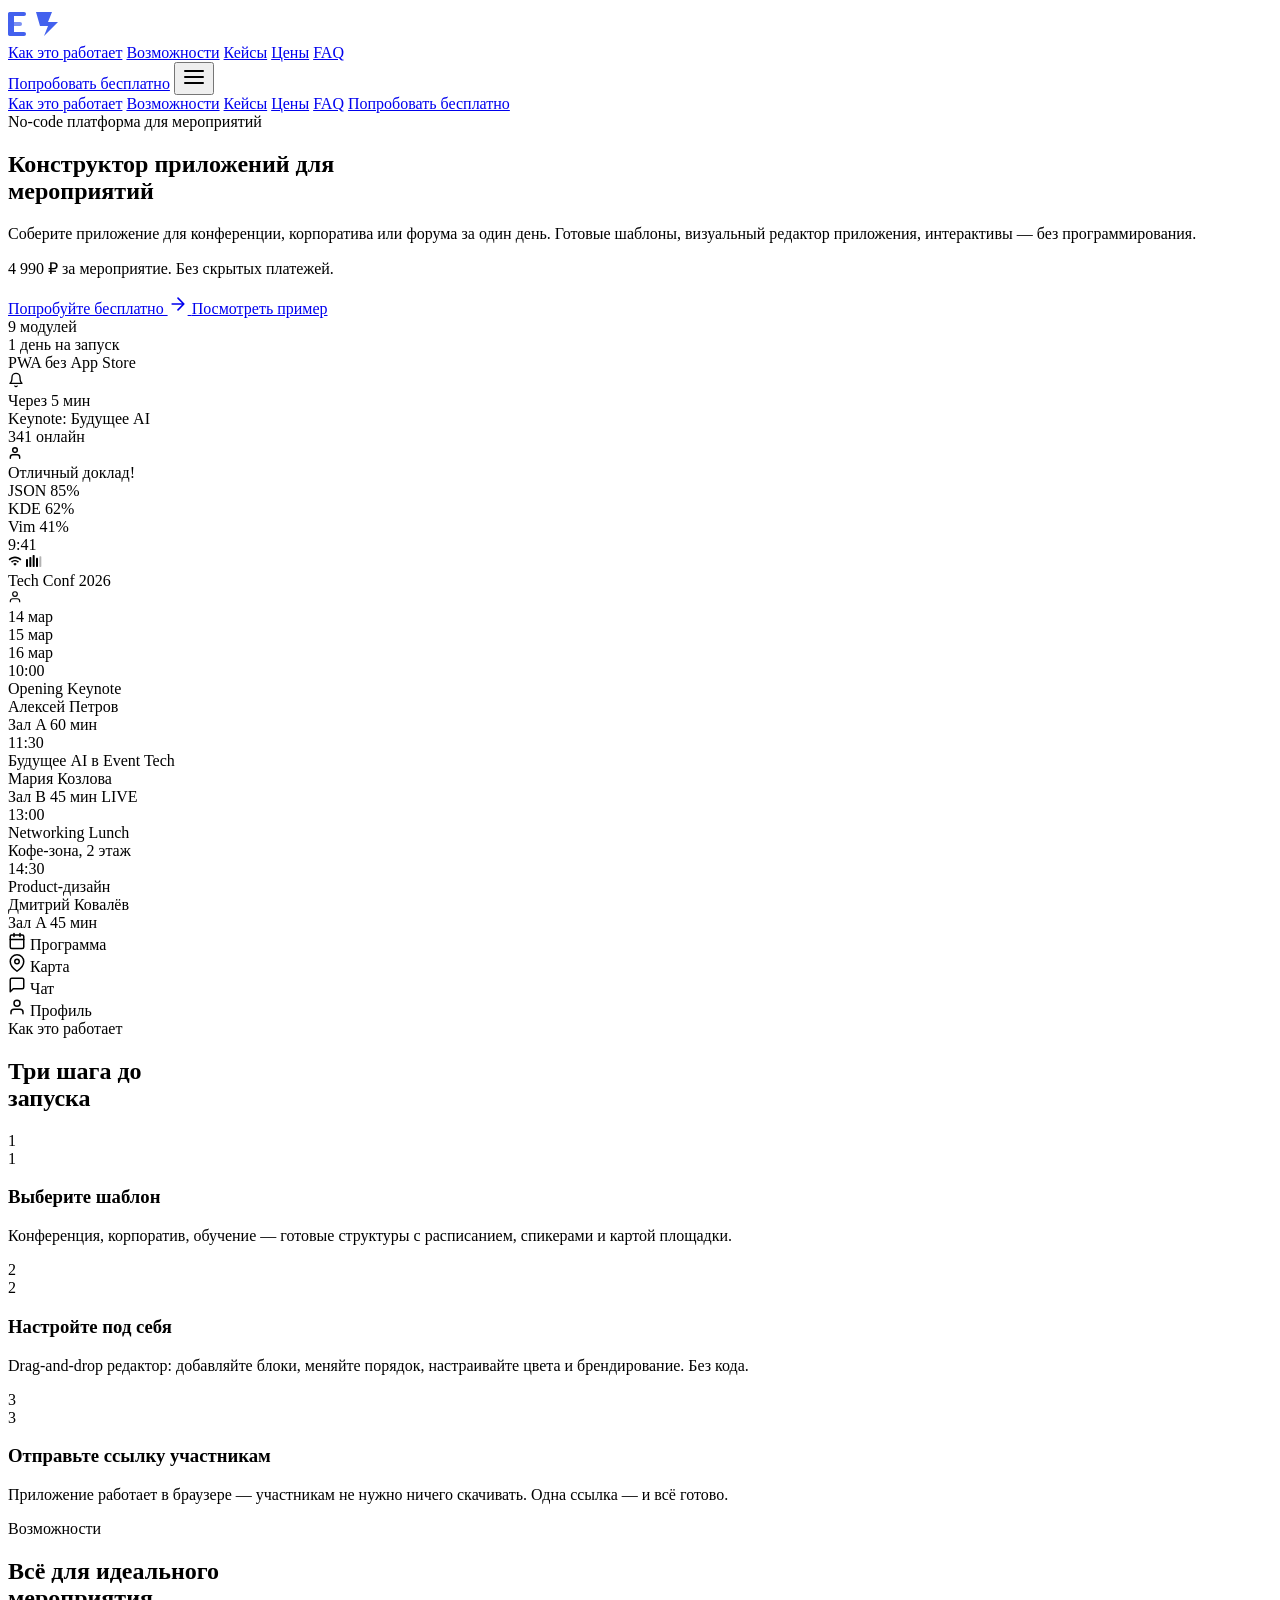
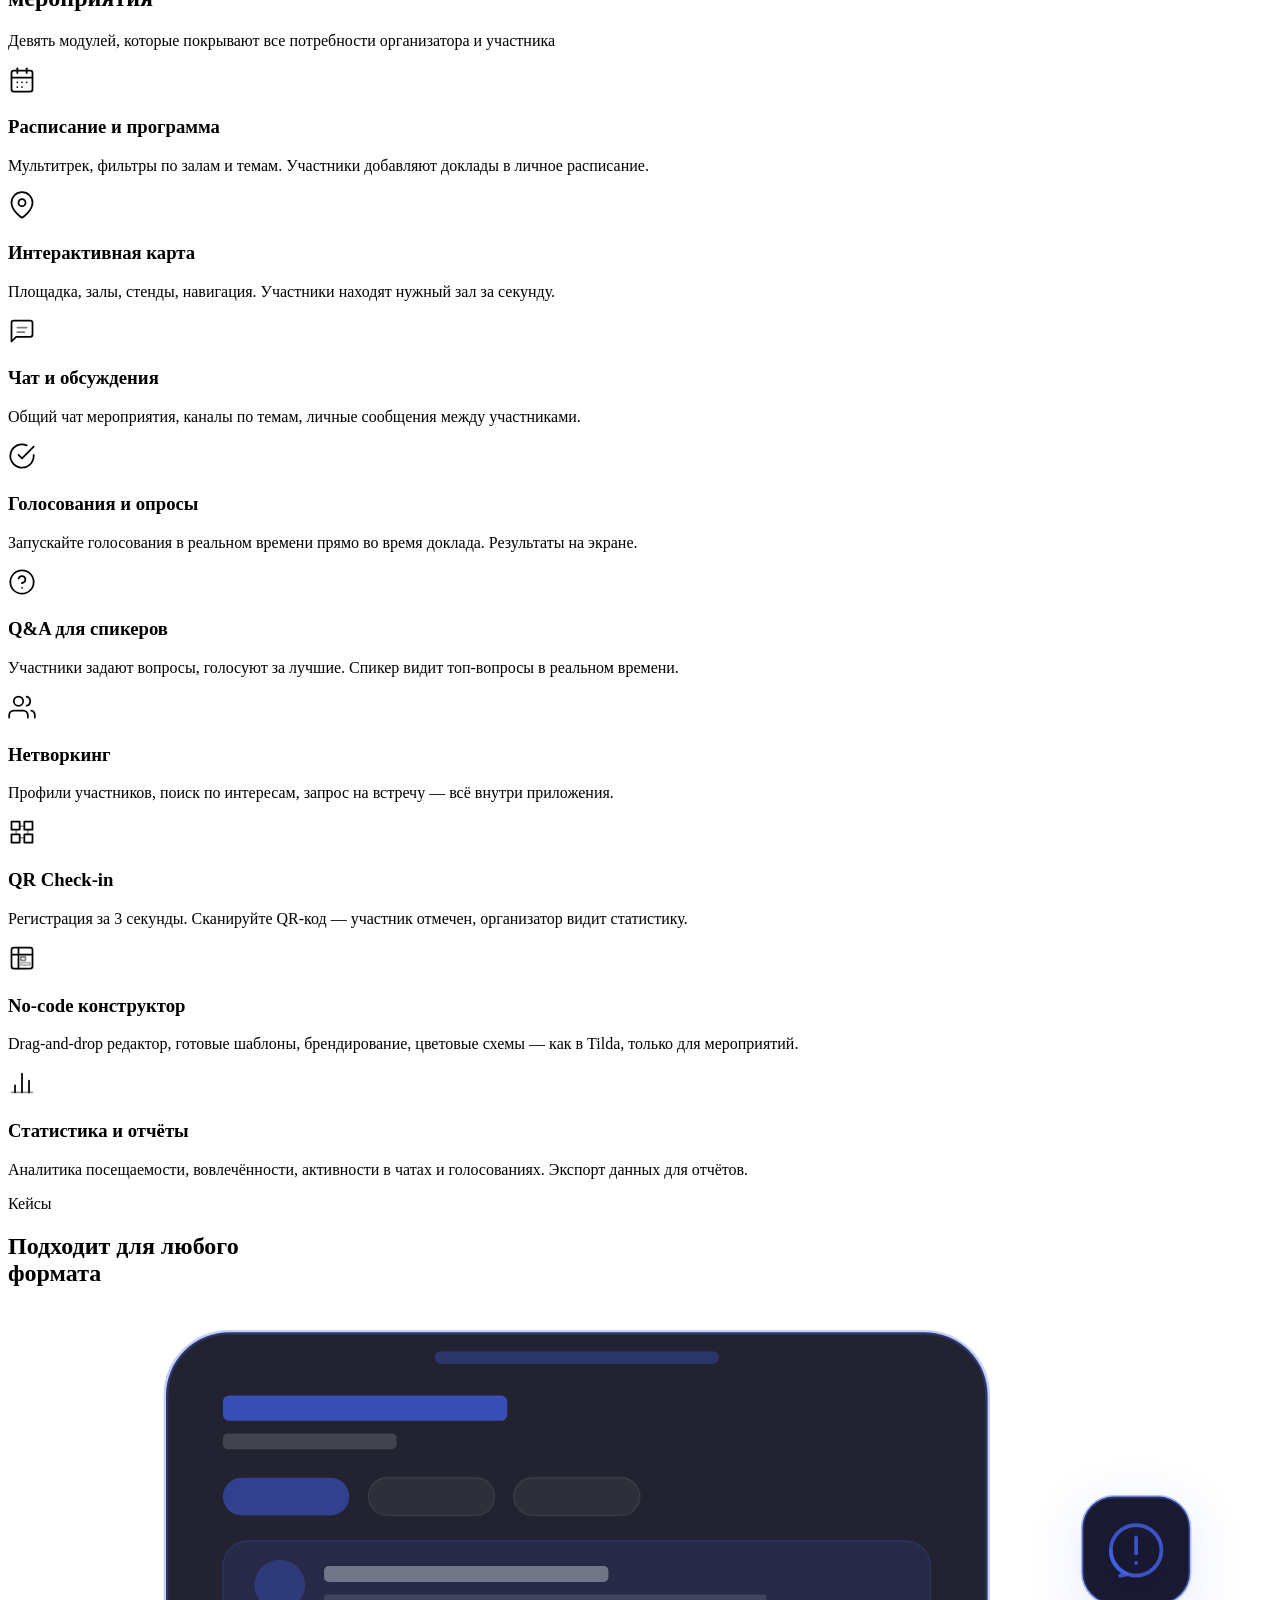
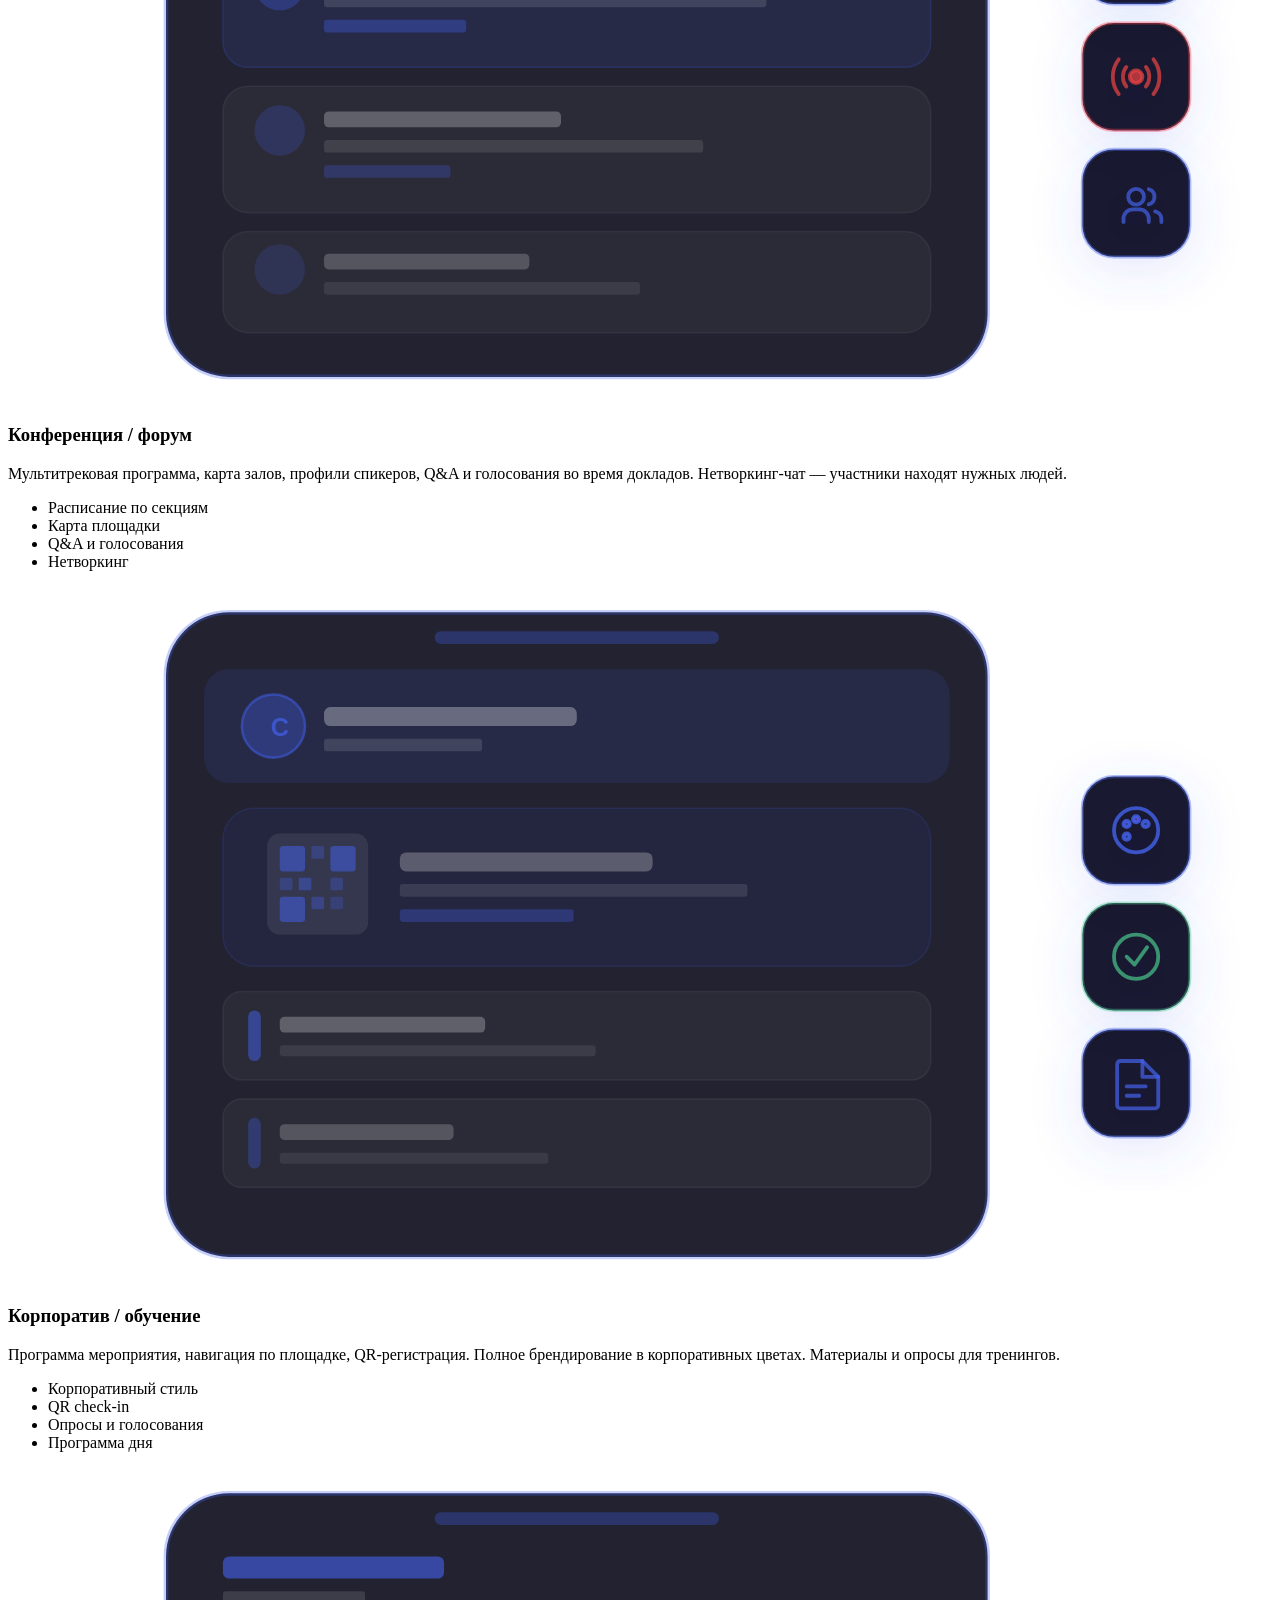
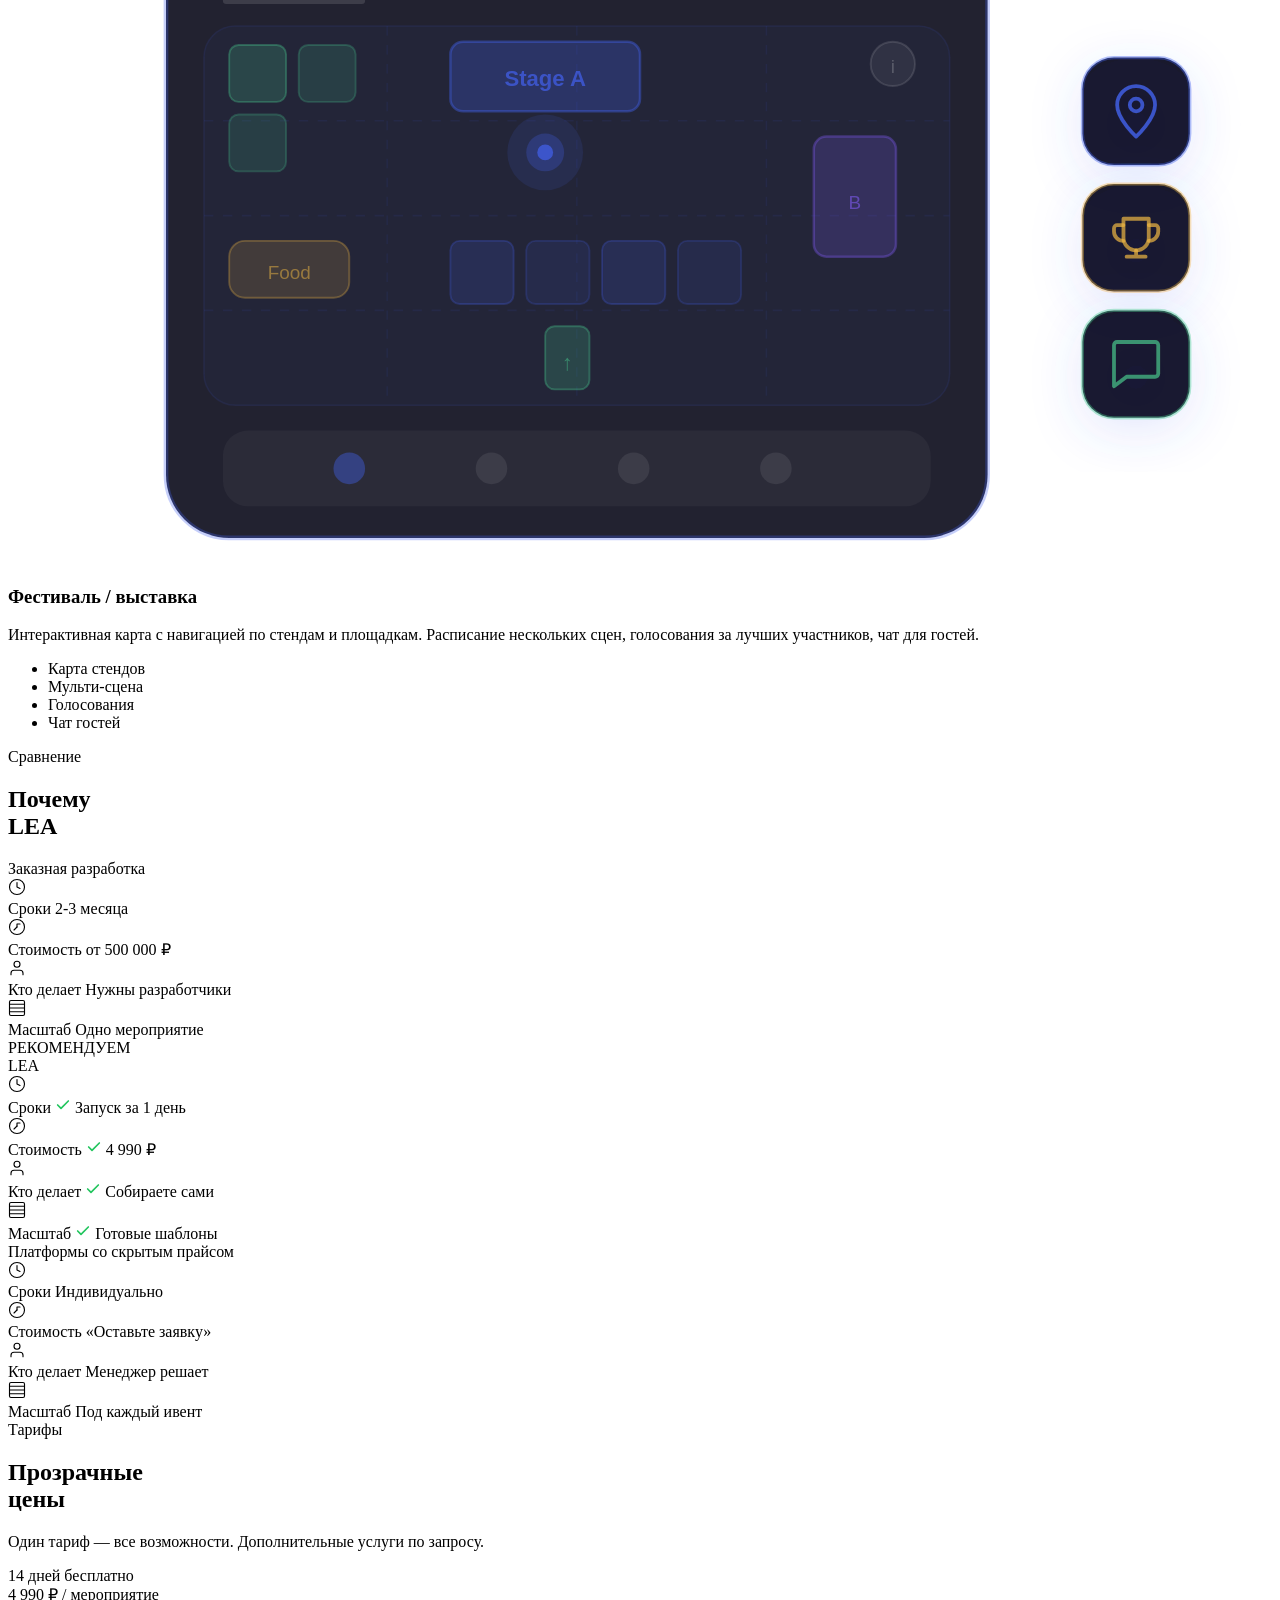
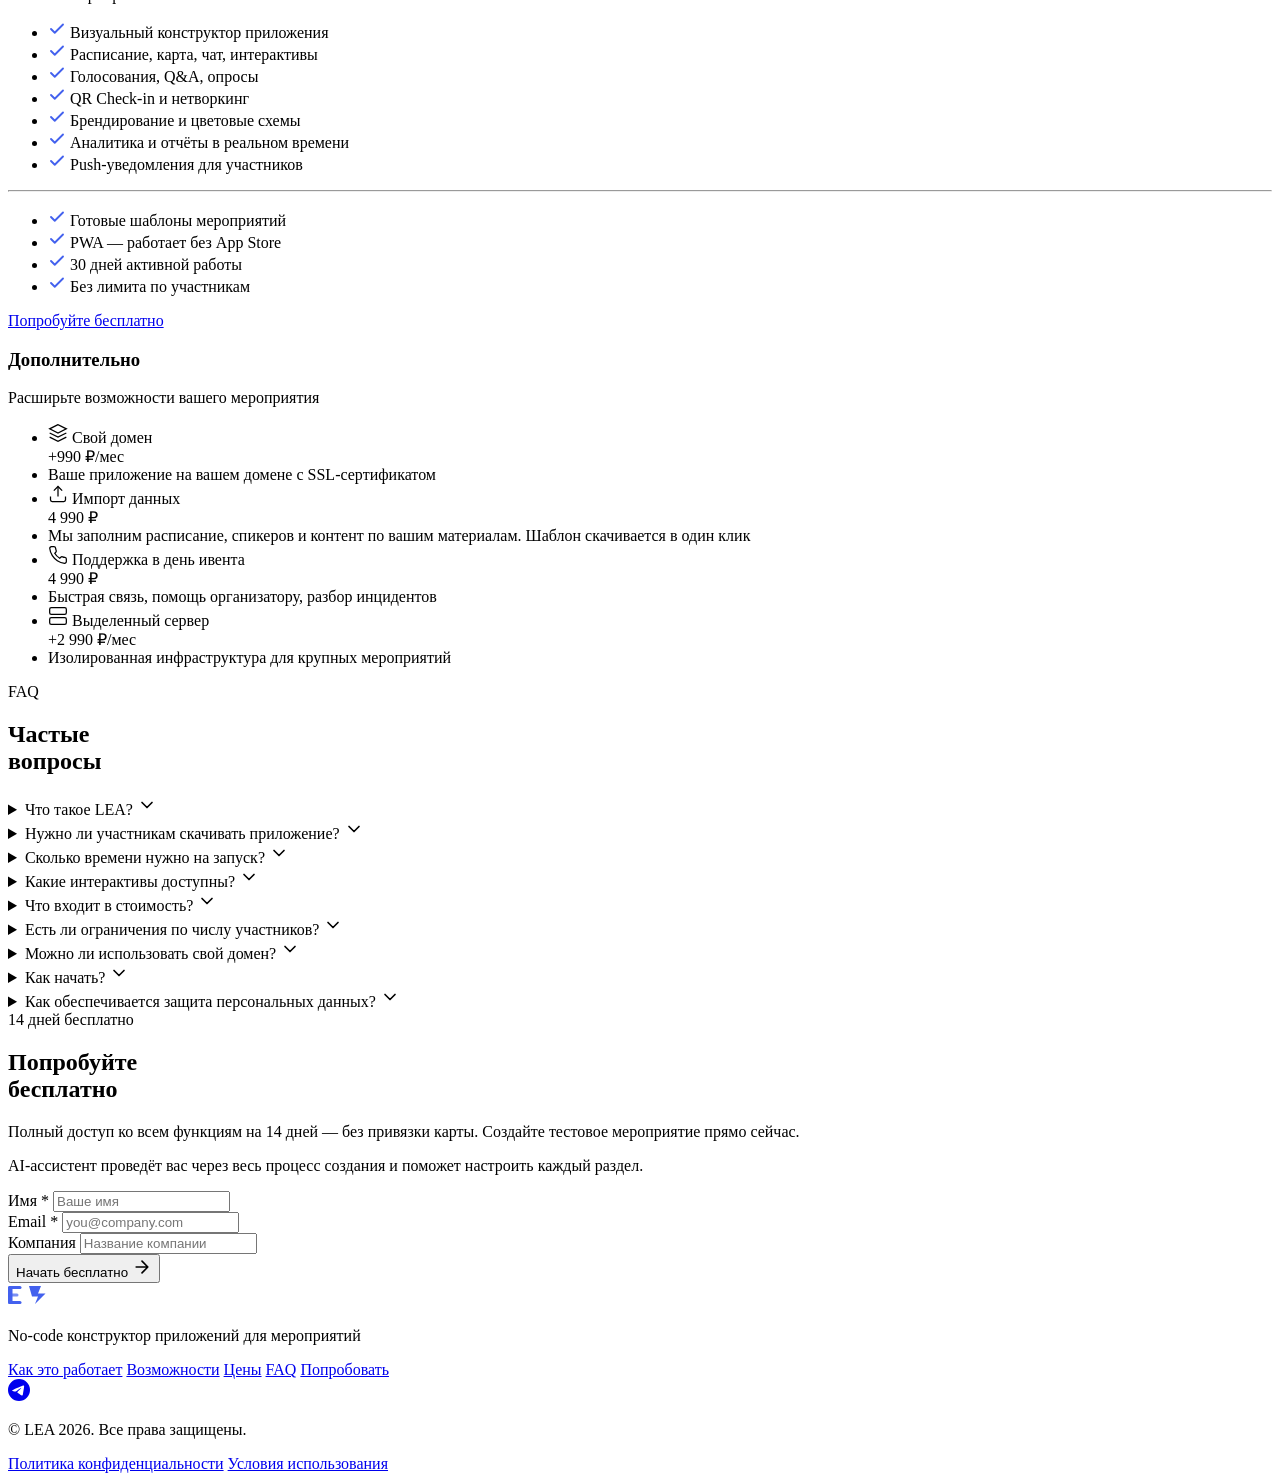
==== public/index.html @ d9c80fe2 "Update live counter to 341 Co-Authored-By: Claude Opus 4.6 <noreply@anthropic.com>" ====
<!DOCTYPE html>
<!-- LEA Landing — independent deploy -->
<html lang="ru">
<head>
  <meta charset="UTF-8">
  <meta name="viewport" content="width=device-width, initial-scale=1.0">
  <title>LEA — No-code конструктор приложений для мероприятий | Расписание, чат, интерактивы, check-in</title>
  <meta name="description" content="LEA — no-code платформа для создания приложений мероприятий. Конструктор с готовыми шаблонами: расписание, интерактивная карта, чат, голосования, Q&A, нетворкинг, QR check-in. От 4 990 ₽. Запуск за 1 день.">
  <meta name="keywords" content="приложение для мероприятий, конструктор приложений для конференций, приложение для конференции, приложение для корпоратива, no-code event app, приложение для ивента, платформа для мероприятий, голосования на мероприятии, интерактивы для конференции">
  <link rel="canonical" href="https://l.lea-dev.site">

  <!-- Open Graph -->
  <meta property="og:type" content="website">
  <meta property="og:url" content="https://l.lea-dev.site">
  <meta property="og:title" content="LEA — No-code конструктор приложений для мероприятий">
  <meta property="og:description" content="No-code платформа для создания приложений мероприятий. Готовые шаблоны: расписание, карта, чат, голосования, Q&A, нетворкинг, QR check-in. От 4 990 ₽. Запуск за 1 день.">
  <meta property="og:image" content="https://l.lea-dev.site/images/og-image.png">
  <meta property="og:image:width" content="1200">
  <meta property="og:image:height" content="630">
  <meta property="og:locale" content="ru_RU">
  <meta property="og:site_name" content="LEA">

  <!-- Twitter Cards -->
  <meta name="twitter:card" content="summary_large_image">
  <meta name="twitter:title" content="LEA — No-code конструктор приложений для мероприятий">
  <meta name="twitter:description" content="No-code платформа для создания приложений мероприятий. Готовые шаблоны: расписание, карта, чат, голосования, Q&A, нетворкинг, QR check-in. От 4 990 ₽. Запуск за 1 день.">
  <meta name="twitter:image" content="https://l.lea-dev.site/images/og-image.png">

  <!-- Favicon -->
  <link rel="icon" type="image/svg+xml" href="/favicon.svg">
  <link rel="icon" type="image/x-icon" href="/favicon.ico">

  <!-- Fonts (non-render-blocking) -->
  <link rel="preconnect" href="https://fonts.googleapis.com">
  <link rel="preconnect" href="https://fonts.gstatic.com" crossorigin>
  <link rel="preload" as="style" href="https://fonts.googleapis.com/css2?family=Outfit:wght@300;400;500;600;700;800&family=Source+Sans+3:wght@300;400;500;600&display=swap" onload="this.onload=null;this.rel='stylesheet'">
  <noscript><link rel="stylesheet" href="https://fonts.googleapis.com/css2?family=Outfit:wght@300;400;500;600;700;800&family=Source+Sans+3:wght@300;400;500;600&display=swap"></noscript>

  <link rel="stylesheet" href="/styles.css">

  <!-- Schema.org JSON-LD -->
  <script type="application/ld+json">
  {
    "@context": "https://schema.org",
    "@graph": [
      {
        "@type": "SoftwareApplication",
        "name": "LEA",
        "description": "No-code конструктор приложений для мероприятий: расписание, интерактивная карта, чат, голосования, Q&A, нетворкинг, QR check-in и брендирование.",
        "url": "https://l.lea-dev.site",
        "applicationCategory": "BusinessApplication",
        "operatingSystem": "Web",
        "featureList": [
          "Расписание и программа с мультитреком",
          "Интерактивная карта площадки",
          "Чат и обсуждения",
          "Голосования и опросы в реальном времени",
          "Q&A для спикеров",
          "Нетворкинг участников",
          "QR Check-in",
          "No-code drag-and-drop конструктор",
          "Статистика и отчёты"
        ],
        "offers": {
          "@type": "Offer",
          "price": "4990",
          "priceCurrency": "RUB",
          "name": "LEA — 4 990 ₽ за мероприятие"
        }
      },
      {
        "@type": "Organization",
        "name": "LEA",
        "url": "https://l.lea-dev.site",
        "logo": "https://l.lea-dev.site/favicon.svg",
        "contactPoint": {
          "@type": "ContactPoint",
          "contactType": "sales",
          "email": "hello@lea-dev.site"
        }
      }
    ]
  }
  </script>
</head>
<body>
  <!-- Noise overlay -->
  <div class="noise-overlay" aria-hidden="true"></div>

  <!-- Header -->
  <header class="site-header" id="header">
    <div class="container header-inner">
      <a href="/" class="logo" aria-label="LEA — главная страница">
        <svg width="80" height="32" viewBox="0 0 80 32" fill="none" aria-hidden="true">
          <rect width="6" height="24" x="0" y="4" rx="3" fill="#4361ee"/>
          <rect width="18" height="4" x="0" y="24" rx="2" fill="#4361ee"/>
          <rect width="14" height="4" x="0" y="14" rx="2" fill="#4361ee" opacity="0.7"/>
          <rect width="18" height="4" x="0" y="4" rx="2" fill="#4361ee"/>
          <path d="M28 4h16l-4 10h10l-14 14 4-10h-8z" fill="#4361ee"/>
          <path d="M56 28h6V4h-6v24zm0-24h16v5H56V4zm0 10h14v4H56v-4z" fill="white" opacity="0.9"/>
        </svg>
      </a>
      <nav class="header-nav" aria-label="Основная навигация">
        <a href="#how-it-works" class="nav-link">Как это работает</a>
        <a href="#features" class="nav-link">Возможности</a>
        <a href="#use-cases" class="nav-link">Кейсы</a>
        <a href="#pricing" class="nav-link">Цены</a>
        <a href="#faq" class="nav-link">FAQ</a>
      </nav>
      <a href="#demo" class="btn btn-primary btn-sm header-cta">Попробовать бесплатно</a>
      <button class="mobile-menu-btn" aria-label="Открыть меню" aria-expanded="false">
        <svg width="24" height="24" viewBox="0 0 24 24" fill="none" stroke="currentColor" stroke-width="2" stroke-linecap="round">
          <line x1="3" y1="6" x2="21" y2="6"/>
          <line x1="3" y1="12" x2="21" y2="12"/>
          <line x1="3" y1="18" x2="21" y2="18"/>
        </svg>
      </button>
    </div>
    <div class="mobile-nav" id="mobileNav" aria-hidden="true">
      <a href="#how-it-works" class="mobile-nav-link">Как это работает</a>
      <a href="#features" class="mobile-nav-link">Возможности</a>
      <a href="#use-cases" class="mobile-nav-link">Кейсы</a>
      <a href="#pricing" class="mobile-nav-link">Цены</a>
      <a href="#faq" class="mobile-nav-link">FAQ</a>
      <a href="#demo" class="btn btn-primary mobile-nav-cta">Попробовать бесплатно</a>
    </div>
  </header>

  <main>
    <!-- Hero -->
    <section class="hero" id="hero">
      <div class="hero-bg" aria-hidden="true">
        <div class="hero-orb hero-orb-1"></div>
        <div class="hero-orb hero-orb-2"></div>
        <div class="hero-orb hero-orb-3"></div>
        <div class="hero-grid"></div>
      </div>
      <div class="container hero-inner">
        <div class="hero-content">
          <div class="hero-badge animate-on-scroll">
            <span class="badge-dot" aria-hidden="true"></span>
            No-code платформа для мероприятий
          </div>
          <h1 class="hero-title animate-on-scroll" style="--delay: 0.1s">
            Конструктор приложений для<br><span class="rotating-word-container"><span class="rotating-word text-gradient" id="rotatingWord">мероприятий</span></span>
          </h1>
          <p class="hero-subtitle animate-on-scroll" style="--delay: 0.2s">
            Соберите приложение для конференции, корпоратива или форума за&nbsp;один день. Готовые шаблоны, визуальный редактор приложения, интерактивы&nbsp;— без&nbsp;программирования.
          </p>
          <p class="hero-price animate-on-scroll" style="--delay: 0.25s">
            4 990 &#8381; за мероприятие. Без скрытых платежей.
          </p>
          <div class="hero-actions animate-on-scroll" style="--delay: 0.3s">
            <a href="#demo" class="btn btn-primary btn-lg">
              Попробуйте бесплатно
              <svg width="20" height="20" viewBox="0 0 24 24" fill="none" stroke="currentColor" stroke-width="2" stroke-linecap="round" stroke-linejoin="round" aria-hidden="true">
                <path d="M5 12h14M12 5l7 7-7 7"/>
              </svg>
            </a>
            <a href="#" class="btn btn-ghost btn-lg">Посмотреть пример</a>
          </div>
          <div class="hero-stats animate-on-scroll" style="--delay: 0.4s">
            <div class="hero-stat">
              <span class="hero-stat-value">9</span>
              <span class="hero-stat-label">модулей</span>
            </div>
            <div class="hero-stat-divider" aria-hidden="true"></div>
            <div class="hero-stat">
              <span class="hero-stat-value">1 день</span>
              <span class="hero-stat-label">на запуск</span>
            </div>
            <div class="hero-stat-divider" aria-hidden="true"></div>
            <div class="hero-stat">
              <span class="hero-stat-value">PWA</span>
              <span class="hero-stat-label">без App Store</span>
            </div>
          </div>
        </div>
        <div class="hero-visual animate-on-scroll" style="--delay: 0.2s">
          <div class="hero-scene">
            <!-- Floating cards -->
            <div class="float-card float-notification" aria-hidden="true">
              <div class="float-card-icon float-icon-bell">
                <svg width="16" height="16" viewBox="0 0 24 24" fill="none" stroke="currentColor" stroke-width="2" stroke-linecap="round" stroke-linejoin="round"><path d="M18 8A6 6 0 006 8c0 7-3 9-3 9h18s-3-2-3-9"/><path d="M13.73 21a2 2 0 01-3.46 0"/></svg>
              </div>
              <div class="float-card-body">
                <div class="float-card-title">Через 5 мин</div>
                <div class="float-card-text">Keynote: Будущее AI</div>
              </div>
            </div>

            <div class="float-card float-live" aria-hidden="true">
              <span class="live-dot"></span>
              <span class="live-count">341</span>
              <span class="live-label">онлайн</span>
            </div>

            <div class="float-card float-chat" aria-hidden="true">
              <div class="float-chat-avatar">
                <svg width="14" height="14" viewBox="0 0 24 24" fill="none" stroke="currentColor" stroke-width="2.5" stroke-linecap="round"><path d="M20 21v-2a4 4 0 00-4-4H8a4 4 0 00-4 4v2"/><circle cx="12" cy="7" r="4"/></svg>
              </div>
              <div class="float-chat-bubble">Отличный доклад!</div>
            </div>

            <div class="float-card float-vote" aria-hidden="true">
              <div class="float-vote-bar" style="--w:85%">
                <span class="float-vote-label">JSON</span>
                <span class="float-vote-pct">85%</span>
              </div>
              <div class="float-vote-bar" style="--w:62%">
                <span class="float-vote-label">KDE</span>
                <span class="float-vote-pct">62%</span>
              </div>
              <div class="float-vote-bar" style="--w:41%">
                <span class="float-vote-label">Vim</span>
                <span class="float-vote-pct">41%</span>
              </div>
            </div>

            <!-- Main phone -->
            <div class="phone-mockup">
              <div class="phone-frame">
                <div class="phone-notch" aria-hidden="true"></div>
                <div class="phone-screen">
                  <div class="phone-app" role="img" aria-label="Превью мобильного приложения для конференции: расписание докладов, спикеры, навигация по разделам">
                    <!-- Status bar -->
                    <div class="app-statusbar">
                      <span>9:41</span>
                      <div class="app-statusbar-icons">
                        <svg width="14" height="14" viewBox="0 0 24 24" fill="currentColor"><path d="M1 9l2 2c4.97-4.97 13.03-4.97 18 0l2-2C16.93 2.93 7.08 2.93 1 9zm8 8l3 3 3-3a4.24 4.24 0 00-6 0zm-4-4l2 2a7 7 0 019.9 0l2-2C14.13 9.13 9.87 9.13 5 13z"/></svg>
                        <svg width="16" height="14" viewBox="0 0 24 18" fill="currentColor"><rect x="0" y="6" width="3" height="12" rx="1"/><rect x="5" y="3" width="3" height="15" rx="1"/><rect x="10" y="0" width="3" height="18" rx="1"/><rect x="15" y="4" width="3" height="14" rx="1"/><rect x="20" y="2" width="3" height="16" rx="1" opacity="0.3"/></svg>
                        <div class="app-battery"><div class="app-battery-fill"></div></div>
                      </div>
                    </div>
                    <!-- App header -->
                    <div class="app-nav-header">
                      <div class="app-logo-mark"></div>
                      <span class="app-conf-title">Tech&nbsp;Conf&nbsp;2026</span>
                      <div class="app-user-avatar">
                        <svg width="14" height="14" viewBox="0 0 24 24" fill="none" stroke="currentColor" stroke-width="2"><path d="M20 21v-2a4 4 0 00-4-4H8a4 4 0 00-4 4v2"/><circle cx="12" cy="7" r="4"/></svg>
                      </div>
                    </div>
                    <!-- Date tabs -->
                    <div class="app-date-row">
                      <div class="app-date-tab">14 мар</div>
                      <div class="app-date-tab active">15 мар</div>
                      <div class="app-date-tab">16 мар</div>
                    </div>
                    <!-- Schedule -->
                    <div class="app-schedule">
                      <div class="app-session">
                        <div class="app-session-time">10:00</div>
                        <div class="app-session-body">
                          <div class="app-session-title">Opening Keynote</div>
                          <div class="app-session-speaker">
                            <div class="app-speaker-dot" style="background:#6366f1"></div>
                            Алексей Петров
                          </div>
                          <div class="app-session-meta">
                            <span class="app-meta-tag">Зал A</span>
                            <span class="app-meta-tag">60 мин</span>
                          </div>
                        </div>
                      </div>
                      <div class="app-session is-live">
                        <div class="app-session-time accent">11:30</div>
                        <div class="app-session-body">
                          <div class="app-session-title">Будущее AI в Event&nbsp;Tech</div>
                          <div class="app-session-speaker">
                            <div class="app-speaker-dot" style="background:#ec4899"></div>
                            Мария Козлова
                          </div>
                          <div class="app-session-meta">
                            <span class="app-meta-tag">Зал B</span>
                            <span class="app-meta-tag">45 мин</span>
                            <span class="app-live-badge">LIVE</span>
                          </div>
                        </div>
                      </div>
                      <div class="app-session">
                        <div class="app-session-time">13:00</div>
                        <div class="app-session-body">
                          <div class="app-session-title">Networking Lunch</div>
                          <div class="app-session-speaker">
                            <div class="app-speaker-dot" style="background:#22c55e"></div>
                            Кофе-зона, 2&nbsp;этаж
                          </div>
                        </div>
                      </div>
                      <div class="app-session">
                        <div class="app-session-time">14:30</div>
                        <div class="app-session-body">
                          <div class="app-session-title">Product-дизайн</div>
                          <div class="app-session-speaker">
                            <div class="app-speaker-dot" style="background:#f59e0b"></div>
                            Дмитрий Ковалёв
                          </div>
                          <div class="app-session-meta">
                            <span class="app-meta-tag">Зал A</span>
                            <span class="app-meta-tag">45 мин</span>
                          </div>
                        </div>
                      </div>
                    </div>
                    <!-- Tab bar -->
                    <div class="app-tabbar">
                      <div class="app-tab is-active">
                        <svg width="18" height="18" viewBox="0 0 24 24" fill="none" stroke="currentColor" stroke-width="2" stroke-linecap="round" stroke-linejoin="round"><rect x="3" y="4" width="18" height="18" rx="2"/><line x1="16" y1="2" x2="16" y2="6"/><line x1="8" y1="2" x2="8" y2="6"/><line x1="3" y1="10" x2="21" y2="10"/></svg>
                        <span>Программа</span>
                      </div>
                      <div class="app-tab">
                        <svg width="18" height="18" viewBox="0 0 24 24" fill="none" stroke="currentColor" stroke-width="2" stroke-linecap="round" stroke-linejoin="round"><path d="M21 10c0 7-9 13-9 13s-9-6-9-13a9 9 0 0118 0z"/><circle cx="12" cy="10" r="3"/></svg>
                        <span>Карта</span>
                      </div>
                      <div class="app-tab">
                        <svg width="18" height="18" viewBox="0 0 24 24" fill="none" stroke="currentColor" stroke-width="2" stroke-linecap="round" stroke-linejoin="round"><path d="M21 15a2 2 0 01-2 2H7l-4 4V5a2 2 0 012-2h14a2 2 0 012 2z"/></svg>
                        <span>Чат</span>
                      </div>
                      <div class="app-tab">
                        <svg width="18" height="18" viewBox="0 0 24 24" fill="none" stroke="currentColor" stroke-width="2" stroke-linecap="round" stroke-linejoin="round"><path d="M20 21v-2a4 4 0 00-4-4H8a4 4 0 00-4 4v2"/><circle cx="12" cy="7" r="4"/></svg>
                        <span>Профиль</span>
                      </div>
                    </div>
                  </div>
                </div>
              </div>
              <div class="phone-glow" aria-hidden="true"></div>
            </div>
          </div>
        </div>
      </div>
    </section>

    <!-- How it works -->
    <section class="how-it-works" id="how-it-works">
      <div class="steps-bg" aria-hidden="true">
        <div class="steps-orb steps-orb-1"></div>
        <div class="steps-orb steps-orb-2"></div>
      </div>
      <div class="container">
        <div class="section-header animate-on-scroll">
          <span class="section-label">Как это работает</span>
          <h2 class="section-title">Три шага до<br><span class="text-gradient">запуска</span></h2>
        </div>
        <div class="steps-grid">
          <article class="step-card animate-on-scroll" style="--delay: 0s">
            <span class="step-number-bg" aria-hidden="true">1</span>
            <div class="step-number">1</div>
            <div class="step-illustration step-illustration-1" role="img" aria-label="Три карточки шаблонов мероприятий веером">
              <div class="step-illust-card card-back-2"></div>
              <div class="step-illust-card card-back-1"></div>
              <div class="step-illust-card card-front">
                <div class="illust-card-header"></div>
                <div class="illust-card-line"></div>
                <div class="illust-card-line short"></div>
              </div>
            </div>
            <h3 class="step-title">Выберите шаблон</h3>
            <p class="step-desc">Конференция, корпоратив, обучение — готовые структуры с расписанием, спикерами и картой площадки.</p>
          </article>

          <div class="step-connector-line animate-on-scroll" style="--delay: 0.08s" aria-hidden="true">
            <div class="connector-glow"></div>
          </div>

          <article class="step-card animate-on-scroll" style="--delay: 0.15s">
            <span class="step-number-bg" aria-hidden="true">2</span>
            <div class="step-number">2</div>
            <div class="step-illustration step-illustration-2" role="img" aria-label="Интерфейс визуальный редактор приложенияа">
              <div class="illust-editor">
                <div class="illust-sidebar">
                  <div class="illust-sidebar-block"></div>
                  <div class="illust-sidebar-block"></div>
                  <div class="illust-sidebar-block"></div>
                </div>
                <div class="illust-canvas">
                  <div class="illust-dropped-block"></div>
                  <div class="illust-dropped-block accent"></div>
                  <div class="illust-drag-ghost"></div>
                </div>
              </div>
            </div>
            <h3 class="step-title">Настройте под себя</h3>
            <p class="step-desc">Drag-and-drop редактор: добавляйте блоки, меняйте порядок, настраивайте цвета и брендирование. Без кода.</p>
          </article>

          <div class="step-connector-line animate-on-scroll" style="--delay: 0.22s" aria-hidden="true">
            <div class="connector-glow"></div>
          </div>

          <article class="step-card animate-on-scroll" style="--delay: 0.3s">
            <span class="step-number-bg" aria-hidden="true">3</span>
            <div class="step-number">3</div>
            <div class="step-illustration step-illustration-3" role="img" aria-label="Ссылка и QR-код для отправки участникам">
              <div class="illust-share">
                <div class="illust-link-bar">
                  <div class="illust-link-icon"></div>
                  <div class="illust-link-text"></div>
                </div>
                <div class="illust-qr">
                  <div class="illust-qr-row"><span></span><span></span><span></span><span></span></div>
                  <div class="illust-qr-row"><span></span><span></span><span></span><span></span></div>
                  <div class="illust-qr-row"><span></span><span></span><span></span><span></span></div>
                  <div class="illust-qr-row"><span></span><span></span><span></span><span></span></div>
                </div>
                <div class="illust-share-arrows">
                  <div class="illust-arrow"></div>
                  <div class="illust-arrow"></div>
                  <div class="illust-arrow"></div>
                </div>
              </div>
            </div>
            <h3 class="step-title">Отправьте ссылку участникам</h3>
            <p class="step-desc">Приложение работает в браузере — участникам не нужно ничего скачивать. Одна ссылка — и всё готово.</p>
          </article>
        </div>
      </div>
    </section>

    <!-- Features -->
    <section class="features" id="features">
      <div class="container">
        <div class="section-header animate-on-scroll">
          <span class="section-label">Возможности</span>
          <h2 class="section-title">Всё для идеального<br><span class="text-gradient">мероприятия</span></h2>
          <p class="section-desc">Девять модулей, которые покрывают все потребности организатора и участника</p>
        </div>
        <div class="features-grid">
          <article class="feature-card animate-on-scroll" style="--delay: 0s">
            <div class="feature-icon">
              <svg width="28" height="28" viewBox="0 0 24 24" fill="none" stroke="currentColor" stroke-width="1.5" stroke-linecap="round" stroke-linejoin="round">
                <rect x="3" y="4" width="18" height="18" rx="2"/>
                <line x1="16" y1="2" x2="16" y2="6"/>
                <line x1="8" y1="2" x2="8" y2="6"/>
                <line x1="3" y1="10" x2="21" y2="10"/>
                <path d="M8 14h.01M12 14h.01M16 14h.01M8 18h.01M12 18h.01"/>
              </svg>
            </div>
            <h3 class="feature-title">Расписание и программа</h3>
            <p class="feature-desc">Мультитрек, фильтры по залам и темам. Участники добавляют доклады в личное расписание.</p>
          </article>

          <article class="feature-card animate-on-scroll" style="--delay: 0.1s">
            <div class="feature-icon">
              <svg width="28" height="28" viewBox="0 0 24 24" fill="none" stroke="currentColor" stroke-width="1.5" stroke-linecap="round" stroke-linejoin="round">
                <path d="M21 10c0 7-9 13-9 13s-9-6-9-13a9 9 0 0118 0z"/>
                <circle cx="12" cy="10" r="3"/>
              </svg>
            </div>
            <h3 class="feature-title">Интерактивная карта</h3>
            <p class="feature-desc">Площадка, залы, стенды, навигация. Участники находят нужный зал за секунду.</p>
          </article>

          <article class="feature-card animate-on-scroll" style="--delay: 0.2s">
            <div class="feature-icon">
              <svg width="28" height="28" viewBox="0 0 24 24" fill="none" stroke="currentColor" stroke-width="1.5" stroke-linecap="round" stroke-linejoin="round">
                <path d="M21 15a2 2 0 01-2 2H7l-4 4V5a2 2 0 012-2h14a2 2 0 012 2z"/>
                <path d="M8 9h8M8 13h6" opacity="0.5"/>
              </svg>
            </div>
            <h3 class="feature-title">Чат и обсуждения</h3>
            <p class="feature-desc">Общий чат мероприятия, каналы по темам, личные сообщения между участниками.</p>
          </article>

          <article class="feature-card animate-on-scroll" style="--delay: 0.3s">
            <div class="feature-icon">
              <svg width="28" height="28" viewBox="0 0 24 24" fill="none" stroke="currentColor" stroke-width="1.5" stroke-linecap="round" stroke-linejoin="round">
                <path d="M22 11.08V12a10 10 0 11-5.93-9.14"/>
                <path d="M22 4L12 14.01l-3-3"/>
              </svg>
            </div>
            <h3 class="feature-title">Голосования и опросы</h3>
            <p class="feature-desc">Запускайте голосования в реальном времени прямо во время доклада. Результаты на экране.</p>
          </article>

          <article class="feature-card animate-on-scroll" style="--delay: 0.4s">
            <div class="feature-icon">
              <svg width="28" height="28" viewBox="0 0 24 24" fill="none" stroke="currentColor" stroke-width="1.5" stroke-linecap="round" stroke-linejoin="round">
                <circle cx="12" cy="12" r="10"/>
                <path d="M9.09 9a3 3 0 015.83 1c0 2-3 3-3 3"/>
                <line x1="12" y1="17" x2="12.01" y2="17"/>
              </svg>
            </div>
            <h3 class="feature-title">Q&A для спикеров</h3>
            <p class="feature-desc">Участники задают вопросы, голосуют за лучшие. Спикер видит топ-вопросы в реальном времени.</p>
          </article>

          <article class="feature-card animate-on-scroll" style="--delay: 0.5s">
            <div class="feature-icon">
              <svg width="28" height="28" viewBox="0 0 24 24" fill="none" stroke="currentColor" stroke-width="1.5" stroke-linecap="round" stroke-linejoin="round">
                <path d="M17 21v-2a4 4 0 00-4-4H5a4 4 0 00-4 4v2"/>
                <circle cx="9" cy="7" r="4"/>
                <path d="M23 21v-2a4 4 0 00-3-3.87M16 3.13a4 4 0 010 7.75"/>
              </svg>
            </div>
            <h3 class="feature-title">Нетворкинг</h3>
            <p class="feature-desc">Профили участников, поиск по интересам, запрос на встречу — всё внутри приложения.</p>
          </article>

          <article class="feature-card animate-on-scroll" style="--delay: 0.6s">
            <div class="feature-icon">
              <svg width="28" height="28" viewBox="0 0 24 24" fill="none" stroke="currentColor" stroke-width="1.5" stroke-linecap="round" stroke-linejoin="round">
                <rect x="3" y="3" width="7" height="7"/>
                <rect x="14" y="3" width="7" height="7"/>
                <rect x="3" y="14" width="7" height="7"/>
                <rect x="14" y="14" width="7" height="7"/>
                <path d="M7 10v4M17 10v4M10 7h4M10 17h4" opacity="0.4"/>
              </svg>
            </div>
            <h3 class="feature-title">QR Check-in</h3>
            <p class="feature-desc">Регистрация за 3 секунды. Сканируйте QR-код — участник отмечен, организатор видит статистику.</p>
          </article>

          <article class="feature-card animate-on-scroll" style="--delay: 0.7s">
            <div class="feature-icon">
              <svg width="28" height="28" viewBox="0 0 24 24" fill="none" stroke="currentColor" stroke-width="1.5" stroke-linecap="round" stroke-linejoin="round">
                <rect x="3" y="3" width="18" height="18" rx="2"/>
                <path d="M3 9h18M9 3v18"/>
                <rect x="11" y="11" width="4" height="3" rx="0.5" opacity="0.5"/>
                <rect x="11" y="16" width="8" height="2" rx="0.5" opacity="0.3"/>
              </svg>
            </div>
            <h3 class="feature-title">No-code конструктор</h3>
            <p class="feature-desc">Drag-and-drop редактор, готовые шаблоны, брендирование, цветовые схемы — как в Tilda, только для мероприятий.</p>
          </article>

          <article class="feature-card animate-on-scroll" style="--delay: 0.8s">
            <div class="feature-icon">
              <svg width="28" height="28" viewBox="0 0 24 24" fill="none" stroke="currentColor" stroke-width="1.5" stroke-linecap="round" stroke-linejoin="round">
                <path d="M18 20V10M12 20V4M6 20v-6"/>
                <path d="M3 20h18" opacity="0.4"/>
              </svg>
            </div>
            <h3 class="feature-title">Статистика и отчёты</h3>
            <p class="feature-desc">Аналитика посещаемости, вовлечённости, активности в чатах и голосованиях. Экспорт данных для отчётов.</p>
          </article>
        </div>
      </div>
    </section>

    <!-- Use cases -->
    <section class="use-cases" id="use-cases">
      <div class="container">
        <div class="section-header animate-on-scroll">
          <span class="section-label">Кейсы</span>
          <h2 class="section-title">Подходит для любого<br><span class="text-gradient">формата</span></h2>
        </div>
        <div class="cases-grid">
          <article class="case-card animate-on-scroll" style="--delay: 0s">
            <div class="case-image">
              <svg class="case-svg" viewBox="0 0 400 220" fill="none" xmlns="http://www.w3.org/2000/svg">
                <!-- Phone frame — wider -->
                <rect x="50" y="8" width="260" height="204" rx="20" fill="rgba(10,10,26,0.9)" stroke="rgba(67,97,238,0.3)" stroke-width="1.5"/>
                <rect x="135" y="14" width="90" height="4" rx="2" fill="rgba(67,97,238,0.3)"/>
                <!-- Header -->
                <rect x="68" y="28" width="90" height="8" rx="2" fill="rgba(67,97,238,0.7)"/>
                <rect x="68" y="40" width="55" height="5" rx="1.5" fill="rgba(255,255,255,0.15)"/>
                <!-- Track tabs -->
                <rect x="68" y="54" width="40" height="12" rx="6" fill="rgba(67,97,238,0.5)"/>
                <rect x="114" y="54" width="40" height="12" rx="6" fill="rgba(255,255,255,0.06)" stroke="rgba(255,255,255,0.08)" stroke-width="0.5"/>
                <rect x="160" y="54" width="40" height="12" rx="6" fill="rgba(255,255,255,0.06)" stroke="rgba(255,255,255,0.08)" stroke-width="0.5"/>
                <!-- Session card 1 -->
                <rect x="68" y="74" width="224" height="40" rx="8" fill="rgba(67,97,238,0.12)" stroke="rgba(67,97,238,0.2)" stroke-width="0.5"/>
                <circle cx="86" cy="88" r="8" fill="rgba(67,97,238,0.3)"/>
                <rect x="100" y="82" width="90" height="5" rx="1.5" fill="rgba(255,255,255,0.35)"/>
                <rect x="100" y="91" width="140" height="4" rx="1" fill="rgba(255,255,255,0.12)"/>
                <rect x="100" y="99" width="45" height="4" rx="1" fill="rgba(67,97,238,0.35)"/>
                <!-- Session card 2 -->
                <rect x="68" y="120" width="224" height="40" rx="8" fill="rgba(255,255,255,0.04)" stroke="rgba(255,255,255,0.06)" stroke-width="0.5"/>
                <circle cx="86" cy="134" r="8" fill="rgba(67,97,238,0.2)"/>
                <rect x="100" y="128" width="75" height="5" rx="1.5" fill="rgba(255,255,255,0.25)"/>
                <rect x="100" y="137" width="120" height="4" rx="1" fill="rgba(255,255,255,0.1)"/>
                <rect x="100" y="145" width="40" height="4" rx="1" fill="rgba(67,97,238,0.25)"/>
                <!-- Session card 3 -->
                <rect x="68" y="166" width="224" height="32" rx="8" fill="rgba(255,255,255,0.04)" stroke="rgba(255,255,255,0.06)" stroke-width="0.5"/>
                <circle cx="86" cy="178" r="8" fill="rgba(67,97,238,0.15)"/>
                <rect x="100" y="173" width="65" height="5" rx="1.5" fill="rgba(255,255,255,0.2)"/>
                <rect x="100" y="182" width="100" height="4" rx="1" fill="rgba(255,255,255,0.08)"/>
                <!-- Icon badges — vertical column right, centered on phone -->
                <g filter="url(#cs1)">
                  <rect x="340" y="60" width="34" height="34" rx="10" fill="rgba(15,15,35,0.95)" stroke="rgba(67,97,238,0.4)" stroke-width="1"/>
                  <!-- MessageCircle icon (Q&A) -->
                  <g transform="translate(349,69)" stroke="rgba(67,97,238,0.8)" stroke-width="1.2" fill="none" stroke-linecap="round" stroke-linejoin="round">
                    <path d="M16 8A8 8 0 1 1 0 8a8 8 0 0 1 16 0Z"/>
                    <path d="M8 12v0M8 4v5"/>
                    <path d="M0 8a8 8 0 0 0 4.9 7.4L3 16l2-.4"/>
                  </g>
                </g>
                <g filter="url(#cs1)">
                  <rect x="340" y="100" width="34" height="34" rx="10" fill="rgba(15,15,35,0.95)" stroke="rgba(238,67,67,0.4)" stroke-width="1"/>
                  <!-- Radio/broadcast icon (LIVE) -->
                  <g transform="translate(349,109)" stroke="rgba(238,67,67,0.7)" stroke-width="1.2" fill="none" stroke-linecap="round">
                    <circle cx="8" cy="8" r="2" fill="rgba(238,67,67,0.7)"/>
                    <path d="M4.9 4.9a5 5 0 0 0 0 6.2M11.1 4.9a5 5 0 0 1 0 6.2"/>
                    <path d="M2.5 2.5a9 9 0 0 0 0 11M13.5 2.5a9 9 0 0 1 0 11"/>
                  </g>
                </g>
                <g filter="url(#cs1)">
                  <rect x="340" y="140" width="34" height="34" rx="10" fill="rgba(15,15,35,0.95)" stroke="rgba(67,97,238,0.4)" stroke-width="1"/>
                  <!-- Users icon (Networking) -->
                  <g transform="translate(349,149)" stroke="rgba(67,97,238,0.7)" stroke-width="1.2" fill="none" stroke-linecap="round" stroke-linejoin="round">
                    <path d="M12 14v-1a3 3 0 0 0-3-3H7a3 3 0 0 0-3 3v1"/>
                    <circle cx="8" cy="6" r="2.5"/>
                    <path d="M16 14v-1a2.5 2.5 0 0 0-2-2.4M12 3.6a2.5 2.5 0 0 1 0 4.8"/>
                  </g>
                </g>
                <defs>
                  <filter id="cs1" x="-50%" y="-50%" width="200%" height="200%">
                    <feDropShadow dx="0" dy="4" stdDeviation="8" flood-color="rgba(67,97,238,0.15)"/>
                  </filter>
                </defs>
              </svg>
            </div>
            <div class="case-content">
              <h3 class="case-title">Конференция / форум</h3>
              <p class="case-desc">Мультитрековая программа, карта залов, профили спикеров, Q&A и голосования во время докладов. Нетворкинг-чат — участники находят нужных людей.</p>
              <ul class="case-features">
                <li>Расписание по секциям</li>
                <li>Карта площадки</li>
                <li>Q&A и голосования</li>
                <li>Нетворкинг</li>
              </ul>
            </div>
          </article>

          <article class="case-card animate-on-scroll" style="--delay: 0.15s">
            <div class="case-image">
              <svg class="case-svg" viewBox="0 0 400 220" fill="none" xmlns="http://www.w3.org/2000/svg">
                <!-- Phone frame — wider -->
                <rect x="50" y="8" width="260" height="204" rx="20" fill="rgba(10,10,26,0.9)" stroke="rgba(67,97,238,0.3)" stroke-width="1.5"/>
                <rect x="135" y="14" width="90" height="4" rx="2" fill="rgba(67,97,238,0.3)"/>
                <!-- Brand header -->
                <rect x="62" y="26" width="236" height="36" rx="8" fill="rgba(67,97,238,0.12)"/>
                <circle cx="84" cy="44" r="10" fill="rgba(67,97,238,0.3)" stroke="rgba(67,97,238,0.5)" stroke-width="0.8"/>
                <text x="86" y="47" text-anchor="middle" fill="rgba(67,97,238,0.7)" font-size="8" font-family="sans-serif" font-weight="bold">C</text>
                <rect x="100" y="38" width="80" height="6" rx="2" fill="rgba(255,255,255,0.3)"/>
                <rect x="100" y="48" width="50" height="4" rx="1" fill="rgba(255,255,255,0.12)"/>
                <!-- QR Check-in section -->
                <rect x="68" y="70" width="224" height="50" rx="10" fill="rgba(67,97,238,0.08)" stroke="rgba(67,97,238,0.15)" stroke-width="0.5"/>
                <g transform="translate(82, 78)">
                  <rect width="32" height="32" rx="4" fill="rgba(255,255,255,0.08)"/>
                  <rect x="4" y="4" width="8" height="8" rx="1" fill="rgba(67,97,238,0.5)"/>
                  <rect x="14" y="4" width="4" height="4" rx="0.5" fill="rgba(67,97,238,0.3)"/>
                  <rect x="20" y="4" width="8" height="8" rx="1" fill="rgba(67,97,238,0.5)"/>
                  <rect x="4" y="14" width="4" height="4" rx="0.5" fill="rgba(67,97,238,0.3)"/>
                  <rect x="10" y="14" width="4" height="4" rx="0.5" fill="rgba(67,97,238,0.4)"/>
                  <rect x="20" y="14" width="4" height="4" rx="0.5" fill="rgba(67,97,238,0.3)"/>
                  <rect x="4" y="20" width="8" height="8" rx="1" fill="rgba(67,97,238,0.5)"/>
                  <rect x="14" y="20" width="4" height="4" rx="0.5" fill="rgba(67,97,238,0.35)"/>
                  <rect x="20" y="20" width="4" height="4" rx="0.5" fill="rgba(67,97,238,0.25)"/>
                </g>
                <rect x="124" y="84" width="80" height="6" rx="2" fill="rgba(255,255,255,0.25)"/>
                <rect x="124" y="94" width="110" height="4" rx="1" fill="rgba(255,255,255,0.1)"/>
                <rect x="124" y="102" width="55" height="4" rx="1" fill="rgba(67,97,238,0.3)"/>
                <!-- Agenda items -->
                <rect x="68" y="128" width="224" height="28" rx="6" fill="rgba(255,255,255,0.04)" stroke="rgba(255,255,255,0.06)" stroke-width="0.5"/>
                <rect x="76" y="134" width="4" height="16" rx="2" fill="rgba(67,97,238,0.5)"/>
                <rect x="86" y="136" width="65" height="5" rx="1.5" fill="rgba(255,255,255,0.25)"/>
                <rect x="86" y="145" width="100" height="3.5" rx="1" fill="rgba(255,255,255,0.08)"/>
                <rect x="68" y="162" width="224" height="28" rx="6" fill="rgba(255,255,255,0.04)" stroke="rgba(255,255,255,0.06)" stroke-width="0.5"/>
                <rect x="76" y="168" width="4" height="16" rx="2" fill="rgba(67,97,238,0.3)"/>
                <rect x="86" y="170" width="55" height="5" rx="1.5" fill="rgba(255,255,255,0.2)"/>
                <rect x="86" y="179" width="85" height="3.5" rx="1" fill="rgba(255,255,255,0.07)"/>
                <!-- Icon badges — vertical column right, centered on phone -->
                <g filter="url(#cs2)">
                  <rect x="340" y="60" width="34" height="34" rx="10" fill="rgba(15,15,35,0.95)" stroke="rgba(67,97,238,0.4)" stroke-width="1"/>
                  <!-- Palette icon (Branding) -->
                  <g transform="translate(349,69)" stroke="rgba(67,97,238,0.8)" stroke-width="1.2" fill="none" stroke-linecap="round" stroke-linejoin="round">
                    <circle cx="8" cy="8" r="7"/>
                    <circle cx="5" cy="6" r="1" fill="rgba(67,97,238,0.6)"/>
                    <circle cx="8" cy="4.5" r="1" fill="rgba(127,90,240,0.6)"/>
                    <circle cx="11" cy="6" r="1" fill="rgba(67,97,238,0.4)"/>
                    <circle cx="5" cy="10" r="1" fill="rgba(67,97,238,0.5)"/>
                  </g>
                </g>
                <g filter="url(#cs2)">
                  <rect x="340" y="100" width="34" height="34" rx="10" fill="rgba(15,15,35,0.95)" stroke="rgba(72,199,142,0.4)" stroke-width="1"/>
                  <!-- CheckCircle icon (Check-in) -->
                  <g transform="translate(349,109)" stroke="rgba(72,199,142,0.7)" stroke-width="1.2" fill="none" stroke-linecap="round" stroke-linejoin="round">
                    <circle cx="8" cy="8" r="7"/>
                    <path d="M5 8l2.5 2.5L11.5 5"/>
                  </g>
                </g>
                <g filter="url(#cs2)">
                  <rect x="340" y="140" width="34" height="34" rx="10" fill="rgba(15,15,35,0.95)" stroke="rgba(67,97,238,0.4)" stroke-width="1"/>
                  <!-- FileText icon (Materials) -->
                  <g transform="translate(349,149)" stroke="rgba(67,97,238,0.7)" stroke-width="1.2" fill="none" stroke-linecap="round" stroke-linejoin="round">
                    <path d="M3 1h7l5 5v9a1 1 0 0 1-1 1H3a1 1 0 0 1-1-1V2a1 1 0 0 1 1-1z"/>
                    <path d="M10 1v5h5"/>
                    <path d="M5 9h6M5 12h4"/>
                  </g>
                </g>
                <defs>
                  <filter id="cs2" x="-50%" y="-50%" width="200%" height="200%">
                    <feDropShadow dx="0" dy="4" stdDeviation="8" flood-color="rgba(67,97,238,0.15)"/>
                  </filter>
                </defs>
              </svg>
            </div>
            <div class="case-content">
              <h3 class="case-title">Корпоратив / обучение</h3>
              <p class="case-desc">Программа мероприятия, навигация по площадке, QR-регистрация. Полное брендирование в корпоративных цветах. Материалы и опросы для тренингов.</p>
              <ul class="case-features">
                <li>Корпоративный стиль</li>
                <li>QR check-in</li>
                <li>Опросы и голосования</li>
                <li>Программа дня</li>
              </ul>
            </div>
          </article>

          <article class="case-card animate-on-scroll" style="--delay: 0.3s">
            <div class="case-image">
              <svg class="case-svg" viewBox="0 0 400 220" fill="none" xmlns="http://www.w3.org/2000/svg">
                <!-- Phone frame — wider -->
                <rect x="50" y="8" width="260" height="204" rx="20" fill="rgba(10,10,26,0.9)" stroke="rgba(67,97,238,0.3)" stroke-width="1.5"/>
                <rect x="135" y="14" width="90" height="4" rx="2" fill="rgba(67,97,238,0.3)"/>
                <!-- Header -->
                <rect x="68" y="28" width="70" height="7" rx="2" fill="rgba(67,97,238,0.6)"/>
                <rect x="68" y="39" width="45" height="4" rx="1" fill="rgba(255,255,255,0.12)"/>
                <!-- Map area -->
                <rect x="62" y="50" width="236" height="120" rx="10" fill="rgba(67,97,238,0.04)" stroke="rgba(67,97,238,0.1)" stroke-width="0.5"/>
                <!-- Grid paths -->
                <line x1="62" y1="80" x2="298" y2="80" stroke="rgba(67,97,238,0.08)" stroke-width="0.5" stroke-dasharray="3,3"/>
                <line x1="62" y1="110" x2="298" y2="110" stroke="rgba(67,97,238,0.08)" stroke-width="0.5" stroke-dasharray="3,3"/>
                <line x1="62" y1="140" x2="298" y2="140" stroke="rgba(67,97,238,0.08)" stroke-width="0.5" stroke-dasharray="3,3"/>
                <line x1="120" y1="50" x2="120" y2="170" stroke="rgba(67,97,238,0.08)" stroke-width="0.5" stroke-dasharray="3,3"/>
                <line x1="180" y1="50" x2="180" y2="170" stroke="rgba(67,97,238,0.08)" stroke-width="0.5" stroke-dasharray="3,3"/>
                <line x1="240" y1="50" x2="240" y2="170" stroke="rgba(67,97,238,0.08)" stroke-width="0.5" stroke-dasharray="3,3"/>
                <!-- Main stage -->
                <rect x="140" y="55" width="60" height="22" rx="4" fill="rgba(67,97,238,0.25)" stroke="rgba(67,97,238,0.4)" stroke-width="0.8"/>
                <text x="170" y="69" text-anchor="middle" fill="rgba(67,97,238,0.7)" font-size="7" font-family="sans-serif" font-weight="600">Stage A</text>
                <!-- Stage B -->
                <rect x="255" y="85" width="26" height="38" rx="4" fill="rgba(127,90,240,0.2)" stroke="rgba(127,90,240,0.35)" stroke-width="0.8"/>
                <text x="268" y="108" text-anchor="middle" fill="rgba(127,90,240,0.6)" font-size="6" font-family="sans-serif">B</text>
                <!-- Booth clusters -->
                <rect x="70" y="56" width="18" height="18" rx="3" fill="rgba(72,199,142,0.2)" stroke="rgba(72,199,142,0.35)" stroke-width="0.6"/>
                <rect x="70" y="78" width="18" height="18" rx="3" fill="rgba(72,199,142,0.15)" stroke="rgba(72,199,142,0.25)" stroke-width="0.6"/>
                <rect x="92" y="56" width="18" height="18" rx="3" fill="rgba(72,199,142,0.15)" stroke="rgba(72,199,142,0.25)" stroke-width="0.6"/>
                <!-- Food zone -->
                <rect x="70" y="118" width="38" height="18" rx="5" fill="rgba(238,183,67,0.15)" stroke="rgba(238,183,67,0.3)" stroke-width="0.6"/>
                <text x="89" y="130" text-anchor="middle" fill="rgba(238,183,67,0.5)" font-size="6" font-family="sans-serif">Food</text>
                <!-- Info -->
                <circle cx="280" cy="62" r="7" fill="rgba(255,255,255,0.06)" stroke="rgba(255,255,255,0.12)" stroke-width="0.6"/>
                <text x="280" y="65" text-anchor="middle" fill="rgba(255,255,255,0.2)" font-size="6" font-family="sans-serif">i</text>
                <!-- Booth area bottom -->
                <rect x="140" y="118" width="20" height="20" rx="3" fill="rgba(67,97,238,0.15)" stroke="rgba(67,97,238,0.25)" stroke-width="0.6"/>
                <rect x="164" y="118" width="20" height="20" rx="3" fill="rgba(67,97,238,0.1)" stroke="rgba(67,97,238,0.2)" stroke-width="0.6"/>
                <rect x="188" y="118" width="20" height="20" rx="3" fill="rgba(67,97,238,0.15)" stroke="rgba(67,97,238,0.25)" stroke-width="0.6"/>
                <rect x="212" y="118" width="20" height="20" rx="3" fill="rgba(67,97,238,0.1)" stroke="rgba(67,97,238,0.2)" stroke-width="0.6"/>
                <!-- Location pin -->
                <g transform="translate(170, 90)">
                  <circle r="12" fill="rgba(67,97,238,0.12)"/>
                  <circle r="6" fill="rgba(67,97,238,0.25)"/>
                  <circle r="2.5" fill="rgba(67,97,238,0.7)"/>
                </g>
                <!-- Entry -->
                <rect x="170" y="145" width="14" height="20" rx="3" fill="rgba(72,199,142,0.2)" stroke="rgba(72,199,142,0.35)" stroke-width="0.6"/>
                <text x="177" y="159" text-anchor="middle" fill="rgba(72,199,142,0.5)" font-size="7" font-family="sans-serif">&#8593;</text>
                <!-- Bottom nav -->
                <rect x="68" y="178" width="224" height="24" rx="8" fill="rgba(255,255,255,0.04)"/>
                <circle cx="108" cy="190" r="5" fill="rgba(67,97,238,0.4)"/>
                <circle cx="153" cy="190" r="5" fill="rgba(255,255,255,0.08)"/>
                <circle cx="198" cy="190" r="5" fill="rgba(255,255,255,0.08)"/>
                <circle cx="243" cy="190" r="5" fill="rgba(255,255,255,0.08)"/>
                <!-- Icon badges — vertical column right, centered on phone -->
                <g filter="url(#cs3)">
                  <rect x="340" y="60" width="34" height="34" rx="10" fill="rgba(15,15,35,0.95)" stroke="rgba(67,97,238,0.4)" stroke-width="1"/>
                  <!-- MapPin icon (Map) -->
                  <g transform="translate(349,69)" stroke="rgba(67,97,238,0.8)" stroke-width="1.2" fill="none" stroke-linecap="round" stroke-linejoin="round">
                    <path d="M8 0C4.7 0 2 2.7 2 6c0 4.5 6 10 6 10s6-5.5 6-10c0-3.3-2.7-6-6-6z"/>
                    <circle cx="8" cy="6" r="2"/>
                  </g>
                </g>
                <g filter="url(#cs3)">
                  <rect x="340" y="100" width="34" height="34" rx="10" fill="rgba(15,15,35,0.95)" stroke="rgba(238,183,67,0.4)" stroke-width="1"/>
                  <!-- Trophy icon (Vote) -->
                  <g transform="translate(349,109)" stroke="rgba(238,183,67,0.7)" stroke-width="1.2" fill="none" stroke-linecap="round" stroke-linejoin="round">
                    <path d="M4 2h8v6a4 4 0 0 1-8 0V2z"/>
                    <path d="M4 4H2a1 1 0 0 0-1 1v1a3 3 0 0 0 3 3"/>
                    <path d="M12 4h2a1 1 0 0 1 1 1v1a3 3 0 0 1-3 3"/>
                    <path d="M8 12v2M5 14h6"/>
                  </g>
                </g>
                <g filter="url(#cs3)">
                  <rect x="340" y="140" width="34" height="34" rx="10" fill="rgba(15,15,35,0.95)" stroke="rgba(72,199,142,0.4)" stroke-width="1"/>
                  <!-- MessageSquare icon (Chat) -->
                  <g transform="translate(349,149)" stroke="rgba(72,199,142,0.7)" stroke-width="1.2" fill="none" stroke-linecap="round" stroke-linejoin="round">
                    <path d="M2 1h12a1 1 0 0 1 1 1v9a1 1 0 0 1-1 1H5l-4 3V2a1 1 0 0 1 1-1z"/>
                  </g>
                </g>
                <defs>
                  <filter id="cs3" x="-50%" y="-50%" width="200%" height="200%">
                    <feDropShadow dx="0" dy="4" stdDeviation="8" flood-color="rgba(67,97,238,0.15)"/>
                  </filter>
                </defs>
              </svg>
            </div>
            <div class="case-content">
              <h3 class="case-title">Фестиваль / выставка</h3>
              <p class="case-desc">Интерактивная карта с навигацией по стендам и площадкам. Расписание нескольких сцен, голосования за лучших участников, чат для гостей.</p>
              <ul class="case-features">
                <li>Карта стендов</li>
                <li>Мульти-сцена</li>
                <li>Голосования</li>
                <li>Чат гостей</li>
              </ul>
            </div>
          </article>
        </div>
      </div>
    </section>

    <!-- Why LEA -->
    <section class="why-lea" id="why-lea">
      <div class="why-lea-bg" aria-hidden="true">
        <div class="why-lea-orb"></div>
      </div>
      <div class="container">
        <div class="section-header animate-on-scroll">
          <span class="section-label">Сравнение</span>
          <h2 class="section-title">Почему<br><span class="text-gradient">LEA</span></h2>
        </div>
        <div class="comparison-cards">
          <div class="comparison-card comparison-card-muted animate-on-scroll" style="--delay: 0.05s">
            <div class="comparison-card-header">Заказная разработка</div>
            <div class="comparison-card-rows">
              <div class="comparison-card-row">
                <div class="comparison-row-icon">
                  <svg width="18" height="18" viewBox="0 0 24 24" fill="none" stroke="currentColor" stroke-width="1.5" stroke-linecap="round" stroke-linejoin="round"><circle cx="12" cy="12" r="10"/><path d="M12 6v6l4 2"/></svg>
                </div>
                <span class="comparison-row-label">Сроки</span>
                <span class="comparison-row-value muted-value">2-3 месяца</span>
              </div>
              <div class="comparison-card-row">
                <div class="comparison-row-icon">
                  <svg width="18" height="18" viewBox="0 0 24 24" fill="none" stroke="currentColor" stroke-width="1.5" stroke-linecap="round" stroke-linejoin="round"><path d="M12 2a10 10 0 100 20 10 10 0 000-20z"/><path d="M16 8h-4v4"/><path d="M8 16l4-4"/></svg>
                </div>
                <span class="comparison-row-label">Стоимость</span>
                <span class="comparison-row-value muted-value">от 500 000 &#8381;</span>
              </div>
              <div class="comparison-card-row">
                <div class="comparison-row-icon">
                  <svg width="18" height="18" viewBox="0 0 24 24" fill="none" stroke="currentColor" stroke-width="1.5" stroke-linecap="round" stroke-linejoin="round"><path d="M20 21v-2a4 4 0 00-4-4H8a4 4 0 00-4 4v2"/><circle cx="12" cy="7" r="4"/></svg>
                </div>
                <span class="comparison-row-label">Кто делает</span>
                <span class="comparison-row-value muted-value">Нужны разработчики</span>
              </div>
              <div class="comparison-card-row">
                <div class="comparison-row-icon">
                  <svg width="18" height="18" viewBox="0 0 24 24" fill="none" stroke="currentColor" stroke-width="1.5" stroke-linecap="round" stroke-linejoin="round"><rect x="2" y="2" width="20" height="20" rx="2"/><path d="M2 7h20M2 12h20M2 17h20"/></svg>
                </div>
                <span class="comparison-row-label">Масштаб</span>
                <span class="comparison-row-value muted-value">Одно мероприятие</span>
              </div>
            </div>
          </div>

          <div class="comparison-card comparison-card-accent animate-on-scroll" style="--delay: 0.15s">
            <div class="comparison-card-badge">РЕКОМЕНДУЕМ</div>
            <div class="comparison-card-glow" aria-hidden="true"></div>
            <div class="comparison-card-header">LEA</div>
            <div class="comparison-card-rows">
              <div class="comparison-card-row">
                <div class="comparison-row-icon accent-icon">
                  <svg width="18" height="18" viewBox="0 0 24 24" fill="none" stroke="currentColor" stroke-width="1.5" stroke-linecap="round" stroke-linejoin="round"><circle cx="12" cy="12" r="10"/><path d="M12 6v6l4 2"/></svg>
                </div>
                <span class="comparison-row-label">Сроки</span>
                <span class="comparison-row-value accent-value">
                  <svg class="check-icon" width="16" height="16" viewBox="0 0 24 24" fill="none" stroke="#22c55e" stroke-width="2.5" stroke-linecap="round" stroke-linejoin="round"><path d="M20 6L9 17l-5-5"/></svg>
                  Запуск за 1 день
                </span>
              </div>
              <div class="comparison-card-row">
                <div class="comparison-row-icon accent-icon">
                  <svg width="18" height="18" viewBox="0 0 24 24" fill="none" stroke="currentColor" stroke-width="1.5" stroke-linecap="round" stroke-linejoin="round"><path d="M12 2a10 10 0 100 20 10 10 0 000-20z"/><path d="M16 8h-4v4"/><path d="M8 16l4-4"/></svg>
                </div>
                <span class="comparison-row-label">Стоимость</span>
                <span class="comparison-row-value accent-value">
                  <svg class="check-icon" width="16" height="16" viewBox="0 0 24 24" fill="none" stroke="#22c55e" stroke-width="2.5" stroke-linecap="round" stroke-linejoin="round"><path d="M20 6L9 17l-5-5"/></svg>
                  4 990 &#8381;
                </span>
              </div>
              <div class="comparison-card-row">
                <div class="comparison-row-icon accent-icon">
                  <svg width="18" height="18" viewBox="0 0 24 24" fill="none" stroke="currentColor" stroke-width="1.5" stroke-linecap="round" stroke-linejoin="round"><path d="M20 21v-2a4 4 0 00-4-4H8a4 4 0 00-4 4v2"/><circle cx="12" cy="7" r="4"/></svg>
                </div>
                <span class="comparison-row-label">Кто делает</span>
                <span class="comparison-row-value accent-value">
                  <svg class="check-icon" width="16" height="16" viewBox="0 0 24 24" fill="none" stroke="#22c55e" stroke-width="2.5" stroke-linecap="round" stroke-linejoin="round"><path d="M20 6L9 17l-5-5"/></svg>
                  Собираете сами
                </span>
              </div>
              <div class="comparison-card-row">
                <div class="comparison-row-icon accent-icon">
                  <svg width="18" height="18" viewBox="0 0 24 24" fill="none" stroke="currentColor" stroke-width="1.5" stroke-linecap="round" stroke-linejoin="round"><rect x="2" y="2" width="20" height="20" rx="2"/><path d="M2 7h20M2 12h20M2 17h20"/></svg>
                </div>
                <span class="comparison-row-label">Масштаб</span>
                <span class="comparison-row-value accent-value">
                  <svg class="check-icon" width="16" height="16" viewBox="0 0 24 24" fill="none" stroke="#22c55e" stroke-width="2.5" stroke-linecap="round" stroke-linejoin="round"><path d="M20 6L9 17l-5-5"/></svg>
                  Готовые шаблоны
                </span>
              </div>
            </div>
          </div>

          <div class="comparison-card comparison-card-muted animate-on-scroll" style="--delay: 0.25s">
            <div class="comparison-card-header">Платформы со скрытым прайсом</div>
            <div class="comparison-card-rows">
              <div class="comparison-card-row">
                <div class="comparison-row-icon">
                  <svg width="18" height="18" viewBox="0 0 24 24" fill="none" stroke="currentColor" stroke-width="1.5" stroke-linecap="round" stroke-linejoin="round"><circle cx="12" cy="12" r="10"/><path d="M12 6v6l4 2"/></svg>
                </div>
                <span class="comparison-row-label">Сроки</span>
                <span class="comparison-row-value muted-value">Индивидуально</span>
              </div>
              <div class="comparison-card-row">
                <div class="comparison-row-icon">
                  <svg width="18" height="18" viewBox="0 0 24 24" fill="none" stroke="currentColor" stroke-width="1.5" stroke-linecap="round" stroke-linejoin="round"><path d="M12 2a10 10 0 100 20 10 10 0 000-20z"/><path d="M16 8h-4v4"/><path d="M8 16l4-4"/></svg>
                </div>
                <span class="comparison-row-label">Стоимость</span>
                <span class="comparison-row-value muted-value">«Оставьте заявку»</span>
              </div>
              <div class="comparison-card-row">
                <div class="comparison-row-icon">
                  <svg width="18" height="18" viewBox="0 0 24 24" fill="none" stroke="currentColor" stroke-width="1.5" stroke-linecap="round" stroke-linejoin="round"><path d="M20 21v-2a4 4 0 00-4-4H8a4 4 0 00-4 4v2"/><circle cx="12" cy="7" r="4"/></svg>
                </div>
                <span class="comparison-row-label">Кто делает</span>
                <span class="comparison-row-value muted-value">Менеджер решает</span>
              </div>
              <div class="comparison-card-row">
                <div class="comparison-row-icon">
                  <svg width="18" height="18" viewBox="0 0 24 24" fill="none" stroke="currentColor" stroke-width="1.5" stroke-linecap="round" stroke-linejoin="round"><rect x="2" y="2" width="20" height="20" rx="2"/><path d="M2 7h20M2 12h20M2 17h20"/></svg>
                </div>
                <span class="comparison-row-label">Масштаб</span>
                <span class="comparison-row-value muted-value">Под каждый ивент</span>
              </div>
            </div>
          </div>
        </div>
      </div>
    </section>

    <!-- Pricing -->
    <section class="pricing" id="pricing">
      <div class="container">
        <div class="section-header animate-on-scroll">
          <span class="section-label">Тарифы</span>
          <h2 class="section-title">Прозрачные<br><span class="text-gradient">цены</span></h2>
          <p class="section-desc">Один тариф — все возможности. Дополнительные услуги по запросу.</p>
        </div>
        <div class="pricing-grid">
          <div class="pricing-card pricing-main animate-on-scroll" style="--delay: 0s">
            <div class="pricing-glow" aria-hidden="true"></div>
            <div class="pricing-badge">14 дней бесплатно</div>
            <div class="pricing-price">
              <span class="pricing-amount">4 990</span>
              <span class="pricing-currency">&#8381;</span>
              <span class="pricing-period">/ мероприятие</span>
            </div>
            <ul class="pricing-features">
              <li>
                <svg width="18" height="18" viewBox="0 0 24 24" fill="none" stroke="#4361ee" stroke-width="2.5" stroke-linecap="round" stroke-linejoin="round" aria-hidden="true"><path d="M20 6L9 17l-5-5"/></svg>
                Визуальный конструктор приложения
              </li>
              <li>
                <svg width="18" height="18" viewBox="0 0 24 24" fill="none" stroke="#4361ee" stroke-width="2.5" stroke-linecap="round" stroke-linejoin="round" aria-hidden="true"><path d="M20 6L9 17l-5-5"/></svg>
                Расписание, карта, чат, интерактивы
              </li>
              <li>
                <svg width="18" height="18" viewBox="0 0 24 24" fill="none" stroke="#4361ee" stroke-width="2.5" stroke-linecap="round" stroke-linejoin="round" aria-hidden="true"><path d="M20 6L9 17l-5-5"/></svg>
                Голосования, Q&A, опросы
              </li>
              <li>
                <svg width="18" height="18" viewBox="0 0 24 24" fill="none" stroke="#4361ee" stroke-width="2.5" stroke-linecap="round" stroke-linejoin="round" aria-hidden="true"><path d="M20 6L9 17l-5-5"/></svg>
                QR Check-in и нетворкинг
              </li>
              <li>
                <svg width="18" height="18" viewBox="0 0 24 24" fill="none" stroke="#4361ee" stroke-width="2.5" stroke-linecap="round" stroke-linejoin="round" aria-hidden="true"><path d="M20 6L9 17l-5-5"/></svg>
                Брендирование и цветовые схемы
              </li>
              <li>
                <svg width="18" height="18" viewBox="0 0 24 24" fill="none" stroke="#4361ee" stroke-width="2.5" stroke-linecap="round" stroke-linejoin="round" aria-hidden="true"><path d="M20 6L9 17l-5-5"/></svg>
                Аналитика и отчёты в реальном времени
              </li>
              <li>
                <svg width="18" height="18" viewBox="0 0 24 24" fill="none" stroke="#4361ee" stroke-width="2.5" stroke-linecap="round" stroke-linejoin="round" aria-hidden="true"><path d="M20 6L9 17l-5-5"/></svg>
                Push-уведомления для участников
              </li>
            </ul>
            <hr class="pricing-divider">
            <ul class="pricing-benefits">
              <li>
                <svg width="18" height="18" viewBox="0 0 24 24" fill="none" stroke="#4361ee" stroke-width="2.5" stroke-linecap="round" stroke-linejoin="round" aria-hidden="true"><path d="M20 6L9 17l-5-5"/></svg>
                Готовые шаблоны мероприятий
              </li>
              <li>
                <svg width="18" height="18" viewBox="0 0 24 24" fill="none" stroke="#4361ee" stroke-width="2.5" stroke-linecap="round" stroke-linejoin="round" aria-hidden="true"><path d="M20 6L9 17l-5-5"/></svg>
                PWA — работает без App Store
              </li>
              <li>
                <svg width="18" height="18" viewBox="0 0 24 24" fill="none" stroke="#4361ee" stroke-width="2.5" stroke-linecap="round" stroke-linejoin="round" aria-hidden="true"><path d="M20 6L9 17l-5-5"/></svg>
                30 дней активной работы
              </li>
              <li>
                <svg width="18" height="18" viewBox="0 0 24 24" fill="none" stroke="#4361ee" stroke-width="2.5" stroke-linecap="round" stroke-linejoin="round" aria-hidden="true"><path d="M20 6L9 17l-5-5"/></svg>
                Без лимита по участникам
              </li>
            </ul>
            <a href="#demo" class="btn btn-primary btn-lg pricing-cta">Попробуйте бесплатно</a>
          </div>

          <div class="pricing-card pricing-addons animate-on-scroll" style="--delay: 0.15s">
            <h3 class="pricing-name">Дополнительно</h3>
            <p class="pricing-addons-desc">Расширьте возможности вашего мероприятия</p>
            <ul class="addons-list">
              <li class="addon-item addon-item-priced">
                <div class="addon-header">
                  <svg width="20" height="20" viewBox="0 0 24 24" fill="none" stroke="currentColor" stroke-width="1.5" aria-hidden="true"><path d="M12 2L2 7l10 5 10-5-10-5z"/><path d="M2 17l10 5 10-5"/><path d="M2 12l10 5 10-5"/></svg>
                  <span>Свой домен</span>
                </div>
                <span class="addon-price addon-price-fixed">+990 &#8381;/мес</span>
              </li>
              <li class="addon-item-desc">Ваше приложение на вашем домене с SSL-сертификатом</li>
              <li class="addon-item addon-item-priced">
                <div class="addon-header">
                  <svg width="20" height="20" viewBox="0 0 24 24" fill="none" stroke="currentColor" stroke-width="1.5" aria-hidden="true"><path d="M21 15v4a2 2 0 01-2 2H5a2 2 0 01-2-2v-4"/><polyline points="17 8 12 3 7 8"/><line x1="12" y1="3" x2="12" y2="15"/></svg>
                  <span>Импорт данных</span>
                </div>
                <span class="addon-price addon-price-fixed">4 990 &#8381;</span>
              </li>
              <li class="addon-item-desc">Мы заполним расписание, спикеров и контент по вашим материалам. Шаблон скачивается в один клик</li>
              <li class="addon-item addon-item-priced">
                <div class="addon-header">
                  <svg width="20" height="20" viewBox="0 0 24 24" fill="none" stroke="currentColor" stroke-width="1.5" aria-hidden="true"><path d="M22 16.92v3a2 2 0 01-2.18 2 19.79 19.79 0 01-8.63-3.07 19.5 19.5 0 01-6-6 19.79 19.79 0 01-3.07-8.67A2 2 0 014.11 2h3a2 2 0 012 1.72c.127.96.361 1.903.7 2.81a2 2 0 01-.45 2.11L8.09 9.91a16 16 0 006 6l1.27-1.27a2 2 0 012.11-.45c.907.339 1.85.573 2.81.7A2 2 0 0122 16.92z"/></svg>
                  <span>Поддержка в день ивента</span>
                </div>
                <span class="addon-price addon-price-fixed">4 990 &#8381;</span>
              </li>
              <li class="addon-item-desc">Быстрая связь, помощь организатору, разбор инцидентов</li>
              <li class="addon-item addon-item-priced">
                <div class="addon-header">
                  <svg width="20" height="20" viewBox="0 0 24 24" fill="none" stroke="currentColor" stroke-width="1.5" aria-hidden="true"><rect x="2" y="2" width="20" height="8" rx="2"/><rect x="2" y="14" width="20" height="8" rx="2"/><line x1="6" y1="6" x2="6.01" y2="6"/><line x1="6" y1="18" x2="6.01" y2="18"/></svg>
                  <span>Выделенный сервер</span>
                </div>
                <span class="addon-price addon-price-fixed">+2 990 &#8381;/мес</span>
              </li>
              <li class="addon-item-desc">Изолированная инфраструктура для крупных мероприятий</li>
            </ul>
          </div>
        </div>
      </div>
    </section>

    <!-- FAQ -->
    <section class="faq" id="faq">
      <div class="container">
        <div class="section-header animate-on-scroll">
          <span class="section-label">FAQ</span>
          <h2 class="section-title">Частые<br><span class="text-gradient">вопросы</span></h2>
        </div>
        <div class="faq-list">
          <details class="faq-item animate-on-scroll" style="--delay: 0s">
            <summary class="faq-question">
              <span>Что такое LEA?</span>
              <svg class="faq-chevron" width="20" height="20" viewBox="0 0 24 24" fill="none" stroke="currentColor" stroke-width="2" stroke-linecap="round" stroke-linejoin="round" aria-hidden="true"><path d="M6 9l6 6 6-6"/></svg>
            </summary>
            <div class="faq-answer">
              <p>LEA — это no-code конструктор приложений для мероприятий. Вы выбираете шаблон, настраиваете расписание, карту, чат, голосования и брендирование — и получаете готовое приложение, которое работает в браузере. Участникам не нужно ничего скачивать.</p>
            </div>
          </details>

          <details class="faq-item animate-on-scroll" style="--delay: 0.05s">
            <summary class="faq-question">
              <span>Нужно ли участникам скачивать приложение?</span>
              <svg class="faq-chevron" width="20" height="20" viewBox="0 0 24 24" fill="none" stroke="currentColor" stroke-width="2" stroke-linecap="round" stroke-linejoin="round" aria-hidden="true"><path d="M6 9l6 6 6-6"/></svg>
            </summary>
            <div class="faq-answer">
              <p>Нет. Приложение открывается по ссылке в браузере — как обычный сайт, только с полным функционалом. Можно добавить на домашний экран как PWA. Никакого App Store или Google Play.</p>
            </div>
          </details>

          <details class="faq-item animate-on-scroll" style="--delay: 0.1s">
            <summary class="faq-question">
              <span>Сколько времени нужно на запуск?</span>
              <svg class="faq-chevron" width="20" height="20" viewBox="0 0 24 24" fill="none" stroke="currentColor" stroke-width="2" stroke-linecap="round" stroke-linejoin="round" aria-hidden="true"><path d="M6 9l6 6 6-6"/></svg>
            </summary>
            <div class="faq-answer">
              <p>Один день. Выберите шаблон, загрузите программу и логотип, настройте цвета — приложение готово. Для сложных сценариев с кастомными страницами может потребоваться больше, но визуальный редактор приложения делает процесс интуитивным.</p>
            </div>
          </details>

          <details class="faq-item animate-on-scroll" style="--delay: 0.15s">
            <summary class="faq-question">
              <span>Какие интерактивы доступны?</span>
              <svg class="faq-chevron" width="20" height="20" viewBox="0 0 24 24" fill="none" stroke="currentColor" stroke-width="2" stroke-linecap="round" stroke-linejoin="round" aria-hidden="true"><path d="M6 9l6 6 6-6"/></svg>
            </summary>
            <div class="faq-answer">
              <p>Голосования в реальном времени, Q&A с рейтингом вопросов, опросы, чат мероприятия с каналами по темам, нетворкинг с профилями участников. Все интерактивы работают live — результаты обновляются мгновенно.</p>
            </div>
          </details>

          <details class="faq-item animate-on-scroll" style="--delay: 0.2s">
            <summary class="faq-question">
              <span>Что входит в стоимость?</span>
              <svg class="faq-chevron" width="20" height="20" viewBox="0 0 24 24" fill="none" stroke="currentColor" stroke-width="2" stroke-linecap="round" stroke-linejoin="round" aria-hidden="true"><path d="M6 9l6 6 6-6"/></svg>
            </summary>
            <div class="faq-answer">
              <p>Все 9 модулей: конструктор, расписание, карта, чат, голосования, Q&A, нетворкинг, QR check-in, статистика и отчёты. Плюс брендирование и&nbsp;хостинг. Никаких скрытых платежей.</p>
            </div>
          </details>

          <details class="faq-item animate-on-scroll" style="--delay: 0.25s">
            <summary class="faq-question">
              <span>Есть ли ограничения по числу участников?</span>
              <svg class="faq-chevron" width="20" height="20" viewBox="0 0 24 24" fill="none" stroke="currentColor" stroke-width="2" stroke-linecap="round" stroke-linejoin="round" aria-hidden="true"><path d="M6 9l6 6 6-6"/></svg>
            </summary>
            <div class="faq-answer">
              <p>Базовый тариф не ограничивает количество участников. Для мероприятий свыше 5 000 человек рекомендуем обсудить условия — мы подберём оптимальную конфигурацию.</p>
            </div>
          </details>

          <details class="faq-item animate-on-scroll" style="--delay: 0.3s">
            <summary class="faq-question">
              <span>Можно ли использовать свой домен?</span>
              <svg class="faq-chevron" width="20" height="20" viewBox="0 0 24 24" fill="none" stroke="currentColor" stroke-width="2" stroke-linecap="round" stroke-linejoin="round" aria-hidden="true"><path d="M6 9l6 6 6-6"/></svg>
            </summary>
            <div class="faq-answer">
              <p>Да, подключение кастомного домена доступно как дополнительная услуга. Ваше приложение будет работать на вашем домене с SSL-сертификатом.</p>
            </div>
          </details>

          <details class="faq-item animate-on-scroll" style="--delay: 0.35s">
            <summary class="faq-question">
              <span>Как начать?</span>
              <svg class="faq-chevron" width="20" height="20" viewBox="0 0 24 24" fill="none" stroke="currentColor" stroke-width="2" stroke-linecap="round" stroke-linejoin="round" aria-hidden="true"><path d="M6 9l6 6 6-6"/></svg>
            </summary>
            <div class="faq-answer">
              <p>Нажмите «Попробуйте бесплатно» — вы получите полный доступ на 14 дней. Мы поможем запустить ваше первое мероприятие.</p>
            </div>
          </details>
          <details class="faq-item animate-on-scroll" style="--delay: 0.4s">
            <summary class="faq-question">
              <span>Как обеспечивается защита персональных данных?</span>
              <svg class="faq-chevron" width="20" height="20" viewBox="0 0 24 24" fill="none" stroke="currentColor" stroke-width="2" stroke-linecap="round" stroke-linejoin="round" aria-hidden="true"><path d="M6 9l6 6 6-6"/></svg>
            </summary>
            <div class="faq-answer">
              <p>Вся инфраструктура размещена на&nbsp;хостинге, сертифицированном по&nbsp;152-ФЗ «О&nbsp;персональных данных». Данные участников хранятся и&nbsp;обрабатываются исключительно на&nbsp;серверах в&nbsp;Российской Федерации, передача за&nbsp;рубеж не&nbsp;осуществляется. Соединение защищено TLS-шифрованием.</p>
            </div>
          </details>
        </div>
      </div>
    </section>

    <!-- Demo form -->
    <section class="demo" id="demo">
      <div class="container">
        <div class="demo-inner">
          <div class="demo-bg" aria-hidden="true">
            <div class="demo-orb demo-orb-1"></div>
            <div class="demo-orb demo-orb-2"></div>
          </div>
          <div class="demo-content animate-on-scroll">
            <span class="section-label">14 дней бесплатно</span>
            <h2 class="section-title">Попробуйте<br><span class="text-gradient">бесплатно</span></h2>
            <p class="demo-desc">Полный доступ ко всем функциям на 14 дней — без привязки карты. Создайте тестовое мероприятие прямо сейчас.</p>
            <p class="demo-desc demo-desc-ai">AI-ассистент проведёт вас через весь процесс создания и поможет настроить каждый раздел.</p>
          </div>
          <form class="demo-form animate-on-scroll" style="--delay: 0.15s" id="demoForm" action="https://formspree.io/f/xwpkgdvl" method="POST">
            <div class="form-group">
              <label for="name" class="form-label">Имя <span class="required" aria-label="обязательное поле">*</span></label>
              <input type="text" id="name" name="name" class="form-input" placeholder="Ваше имя" required autocomplete="name">
            </div>
            <div class="form-group">
              <label for="email" class="form-label">Email <span class="required" aria-label="обязательное поле">*</span></label>
              <input type="email" id="email" name="email" class="form-input" placeholder="you@company.com" required autocomplete="email">
            </div>
            <div class="form-group">
              <label for="company" class="form-label">Компания</label>
              <input type="text" id="company" name="company" class="form-input" placeholder="Название компании" autocomplete="organization">
            </div>
            <button type="submit" class="btn btn-primary btn-lg form-submit" id="submitBtn">
              Начать бесплатно
              <svg width="20" height="20" viewBox="0 0 24 24" fill="none" stroke="currentColor" stroke-width="2" stroke-linecap="round" stroke-linejoin="round" aria-hidden="true"><path d="M5 12h14M12 5l7 7-7 7"/></svg>
            </button>
          </form>
          <div class="form-success" id="formSuccess" hidden>
            <div class="success-icon" aria-hidden="true">
              <svg width="48" height="48" viewBox="0 0 24 24" fill="none" stroke="#4361ee" stroke-width="2" stroke-linecap="round" stroke-linejoin="round"><path d="M22 11.08V12a10 10 0 11-5.93-9.14"/><path d="M22 4L12 14.01l-3-3"/></svg>
            </div>
            <h3 class="success-title">Заявка отправлена!</h3>
            <p class="success-desc">Мы свяжемся с вами в ближайшее время и активируем пробный период.</p>
          </div>
        </div>
      </div>
    </section>
  </main>

  <!-- Footer -->
  <footer class="site-footer">
    <div class="container footer-inner">
      <div class="footer-brand">
        <a href="/" class="logo footer-logo" aria-label="LEA — главная страница">
          <svg width="60" height="24" viewBox="0 0 80 32" fill="none" aria-hidden="true">
            <rect width="6" height="24" x="0" y="4" rx="3" fill="#4361ee"/>
            <rect width="18" height="4" x="0" y="24" rx="2" fill="#4361ee"/>
            <rect width="14" height="4" x="0" y="14" rx="2" fill="#4361ee" opacity="0.7"/>
            <rect width="18" height="4" x="0" y="4" rx="2" fill="#4361ee"/>
            <path d="M28 4h16l-4 10h10l-14 14 4-10h-8z" fill="#4361ee"/>
            <path d="M56 28h6V4h-6v24zm0-24h16v5H56V4zm0 10h14v4H56v-4z" fill="white" opacity="0.9"/>
          </svg>
        </a>
        <p class="footer-tagline">No-code конструктор приложений для мероприятий</p>
      </div>
      <div class="footer-links">
        <a href="#how-it-works">Как это работает</a>
        <a href="#features">Возможности</a>
        <a href="#pricing">Цены</a>
        <a href="#faq">FAQ</a>
        <a href="#demo">Попробовать</a>
      </div>
      <div class="footer-social">
        <a href="https://t.me/lea_events" target="_blank" rel="noopener noreferrer" class="social-link" aria-label="LEA в Telegram">
          <svg width="22" height="22" viewBox="0 0 24 24" fill="currentColor"><path d="M11.944 0A12 12 0 000 12a12 12 0 0012 12 12 12 0 0012-12A12 12 0 0012 0h-.056zm4.962 7.224c.1-.002.321.023.465.14a.506.506 0 01.171.325c.016.093.036.306.02.472-.18 1.898-.962 6.502-1.36 8.627-.168.9-.499 1.201-.82 1.23-.696.065-1.225-.46-1.9-.902-1.056-.693-1.653-1.124-2.678-1.8-1.185-.78-.417-1.21.258-1.91.177-.184 3.247-2.977 3.307-3.23.007-.032.014-.15-.056-.212s-.174-.041-.249-.024c-.106.024-1.793 1.14-5.061 3.345-.479.33-.913.49-1.302.48-.428-.008-1.252-.241-1.865-.44-.752-.245-1.349-.374-1.297-.789.027-.216.325-.437.893-.663 3.498-1.524 5.83-2.529 6.998-3.014 3.332-1.386 4.025-1.627 4.476-1.635z"/></svg>
        </a>
      </div>
      <div class="footer-bottom">
        <p>&copy; LEA 2026. Все права защищены.</p>
        <div class="footer-legal">
          <a href="#">Политика конфиденциальности</a>
          <a href="#">Условия использования</a>
        </div>
      </div>
    </div>
  </footer>

  <script src="/script.js"></script>
</body>
</html>
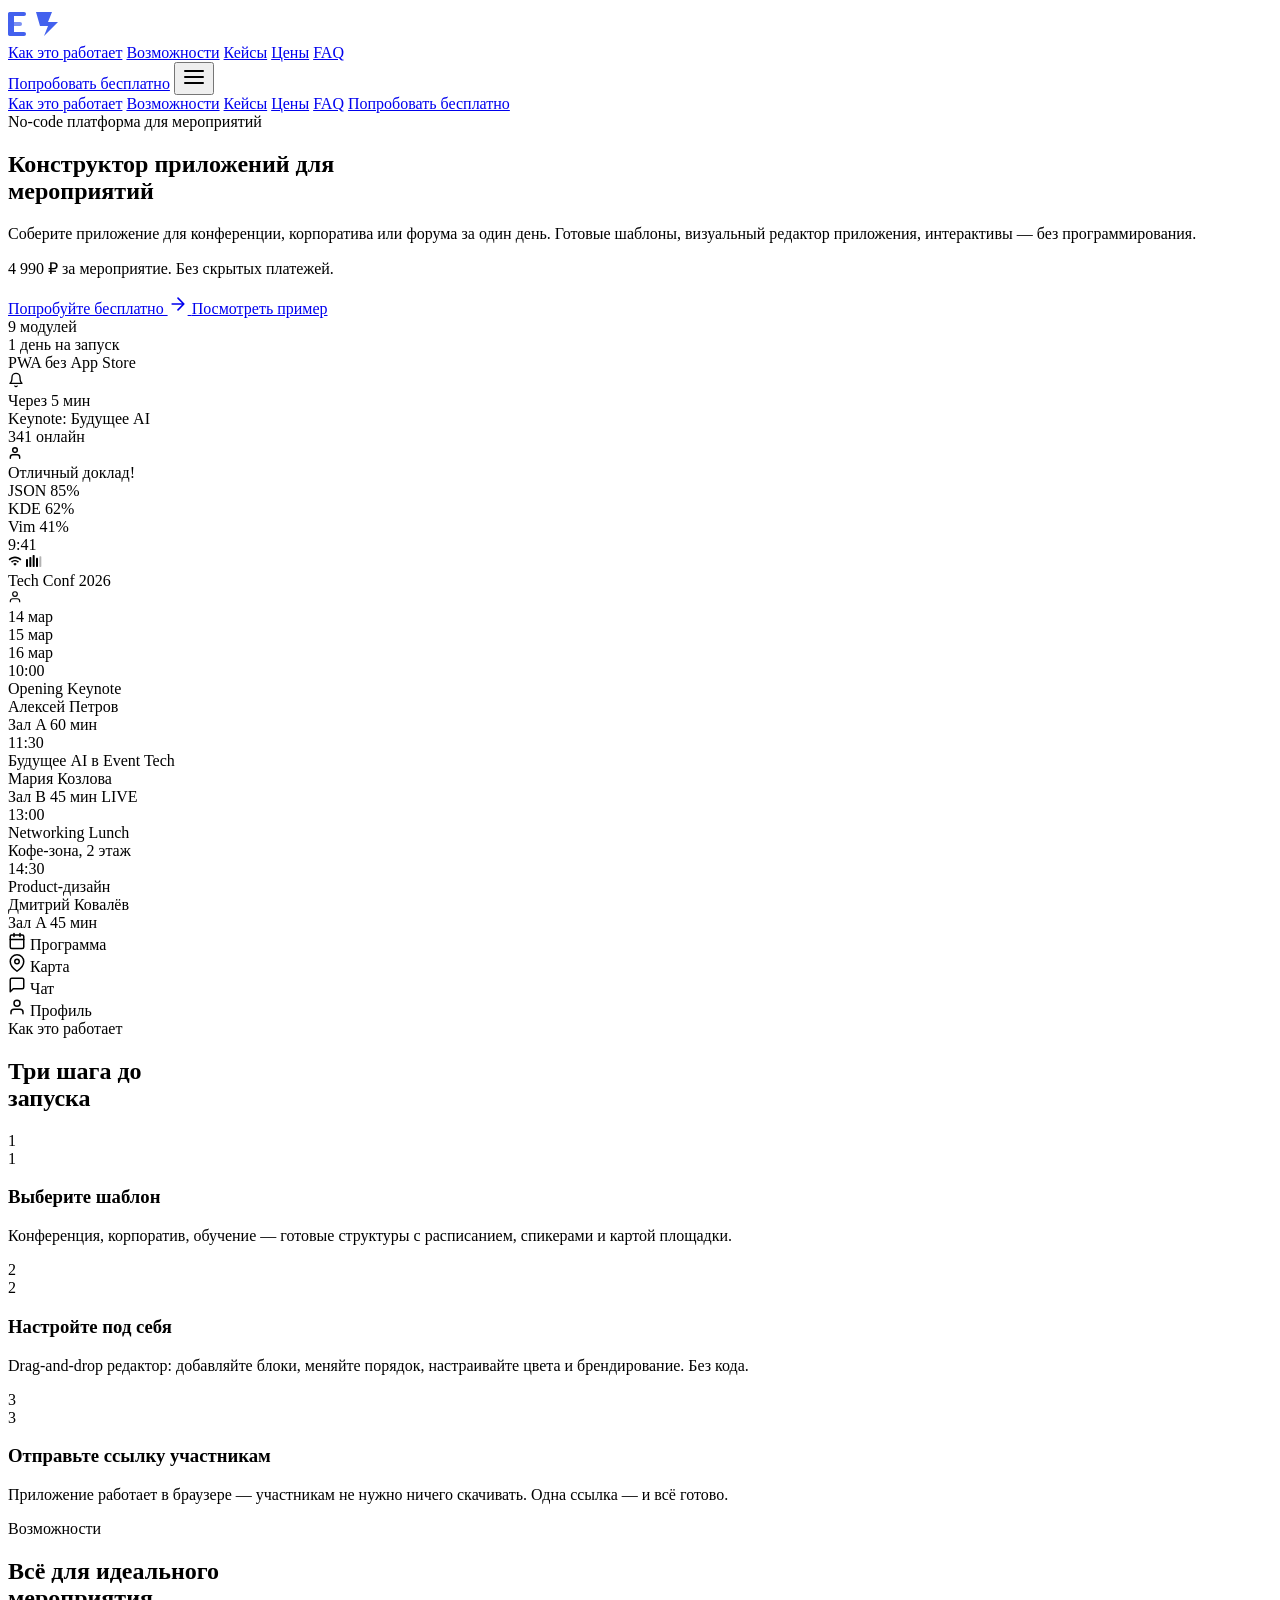
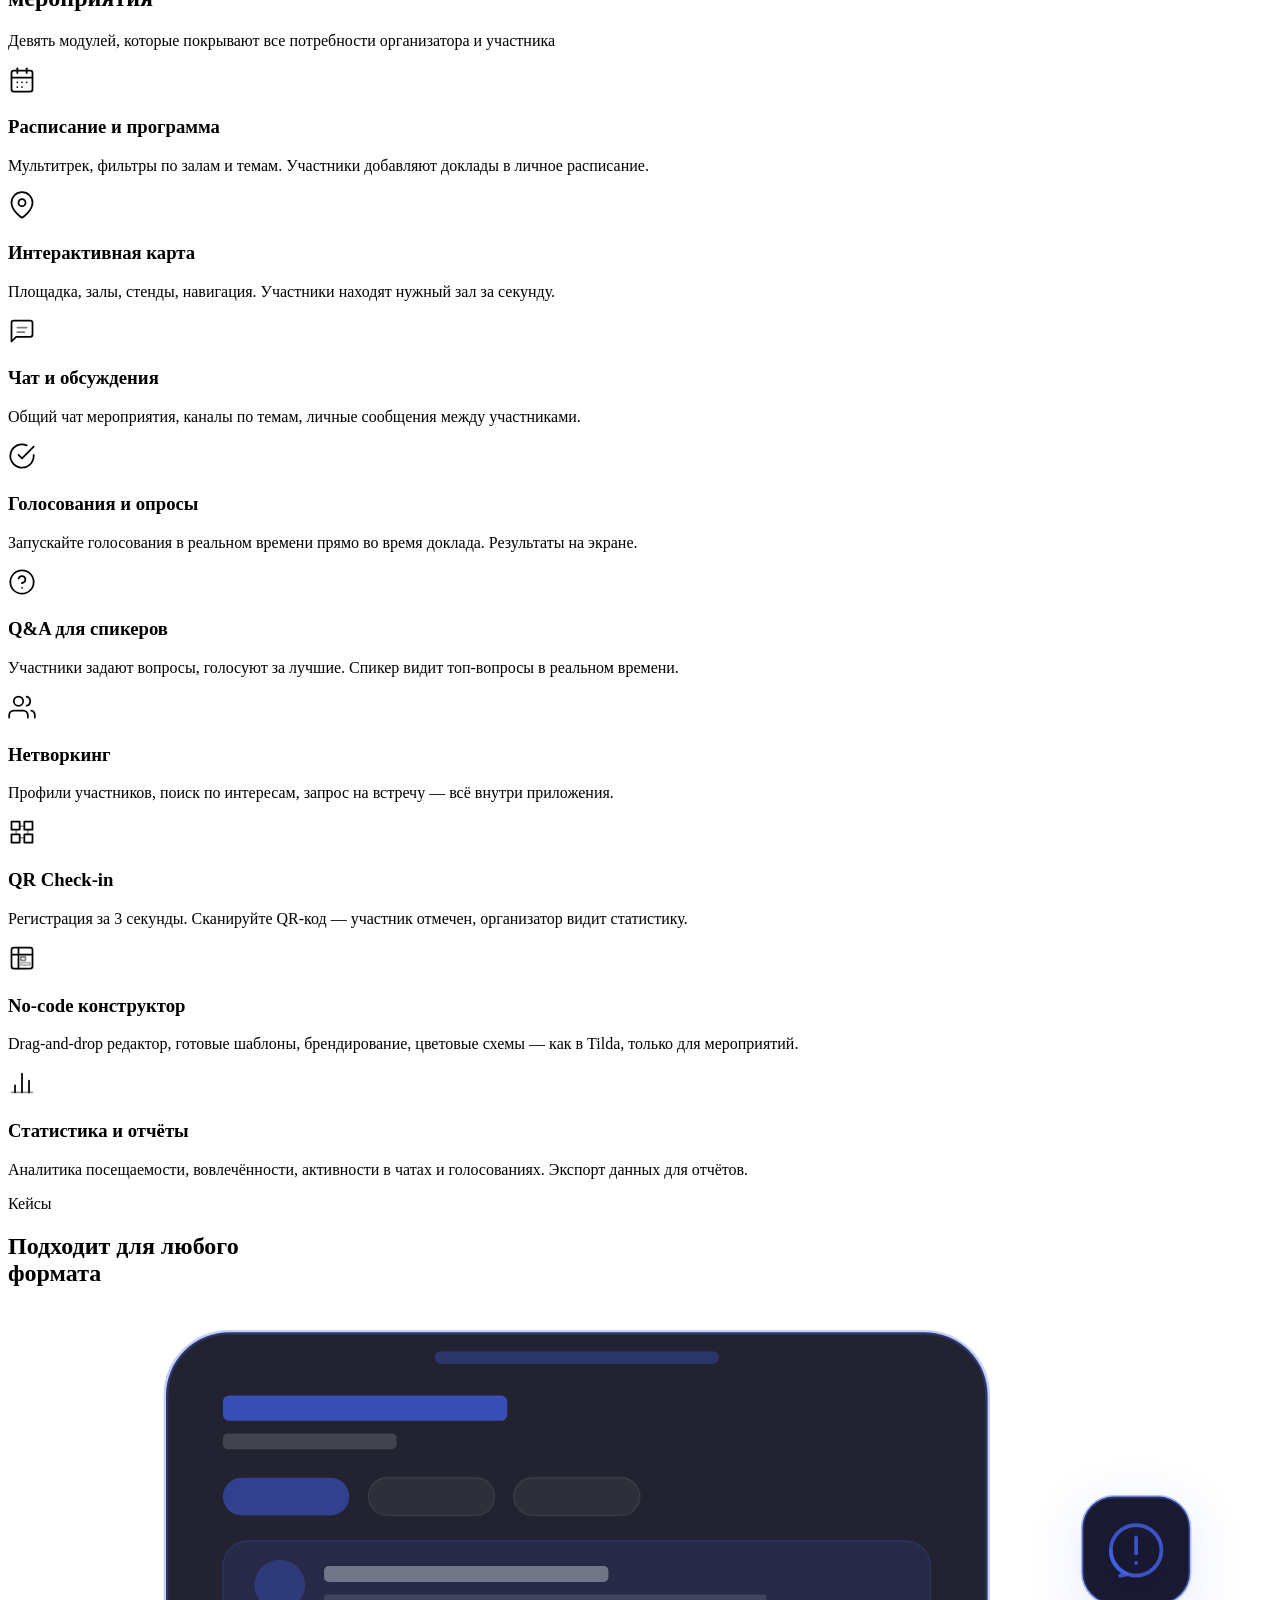
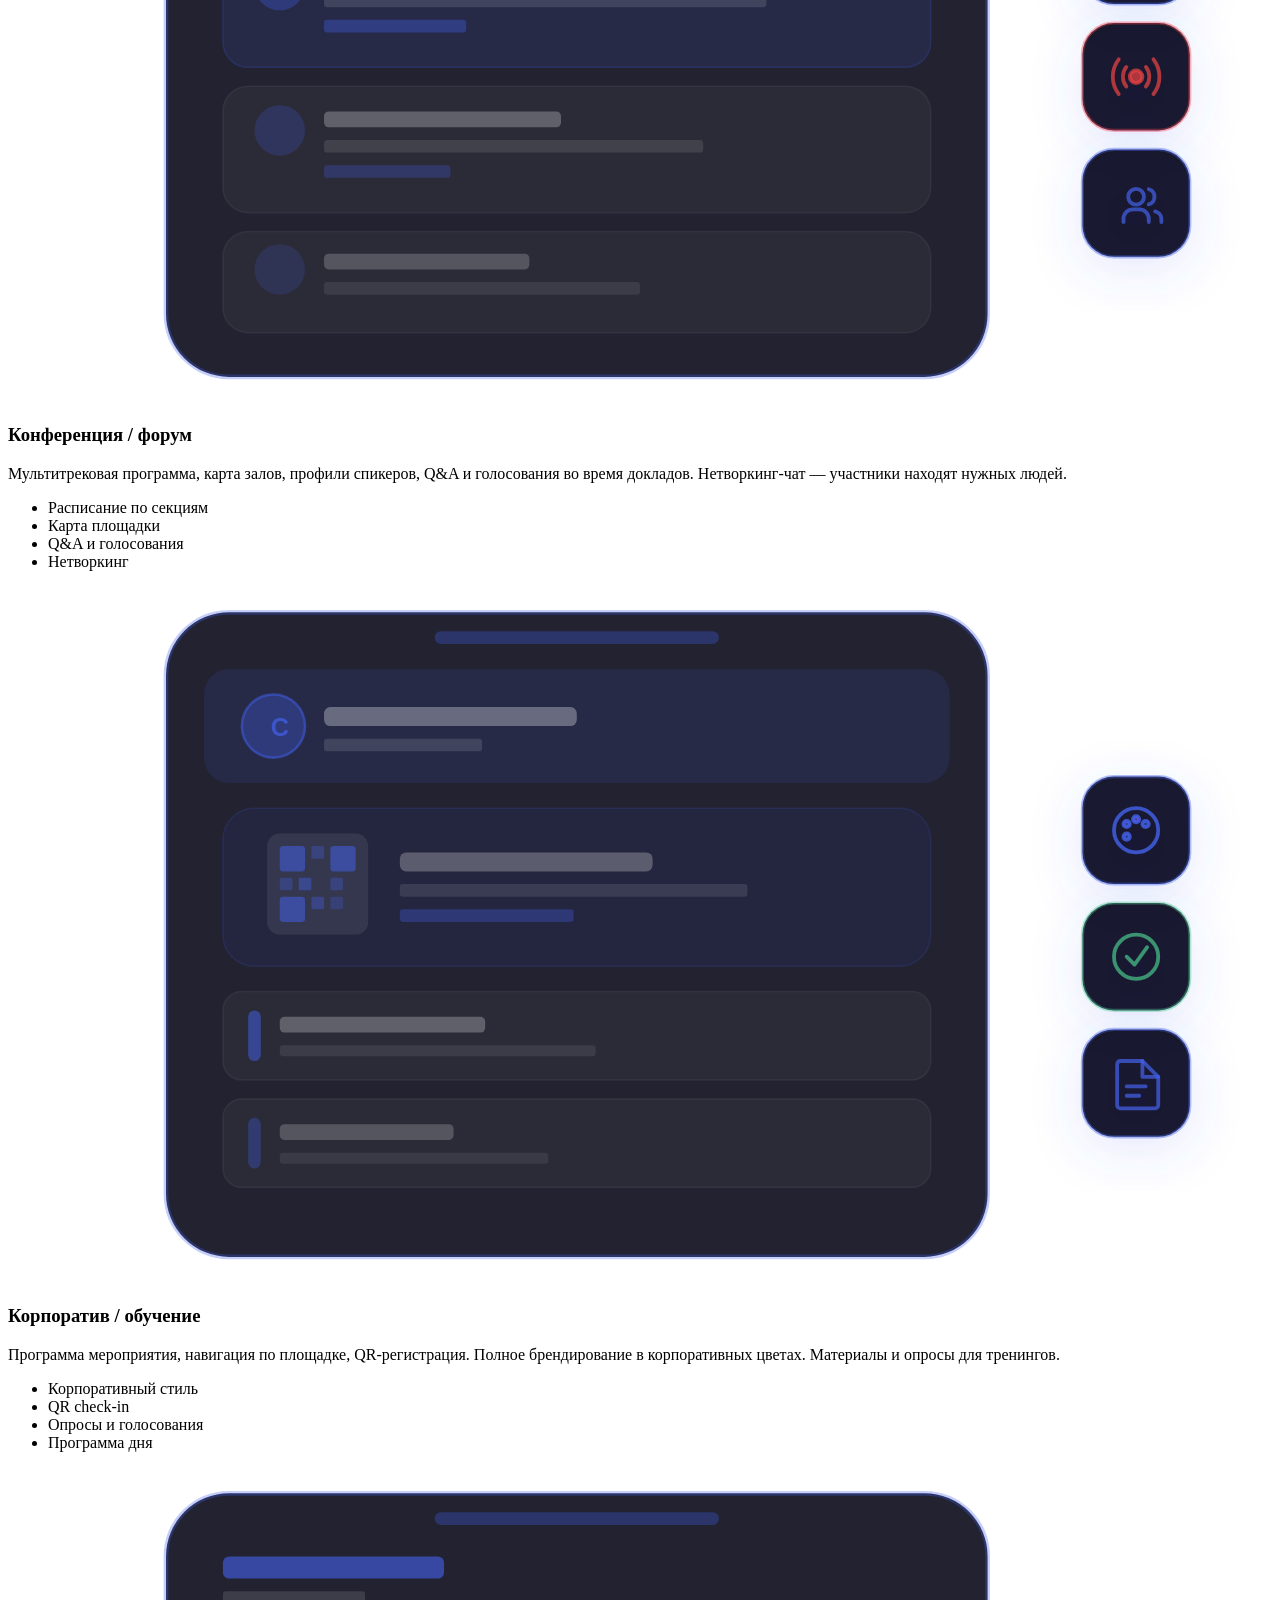
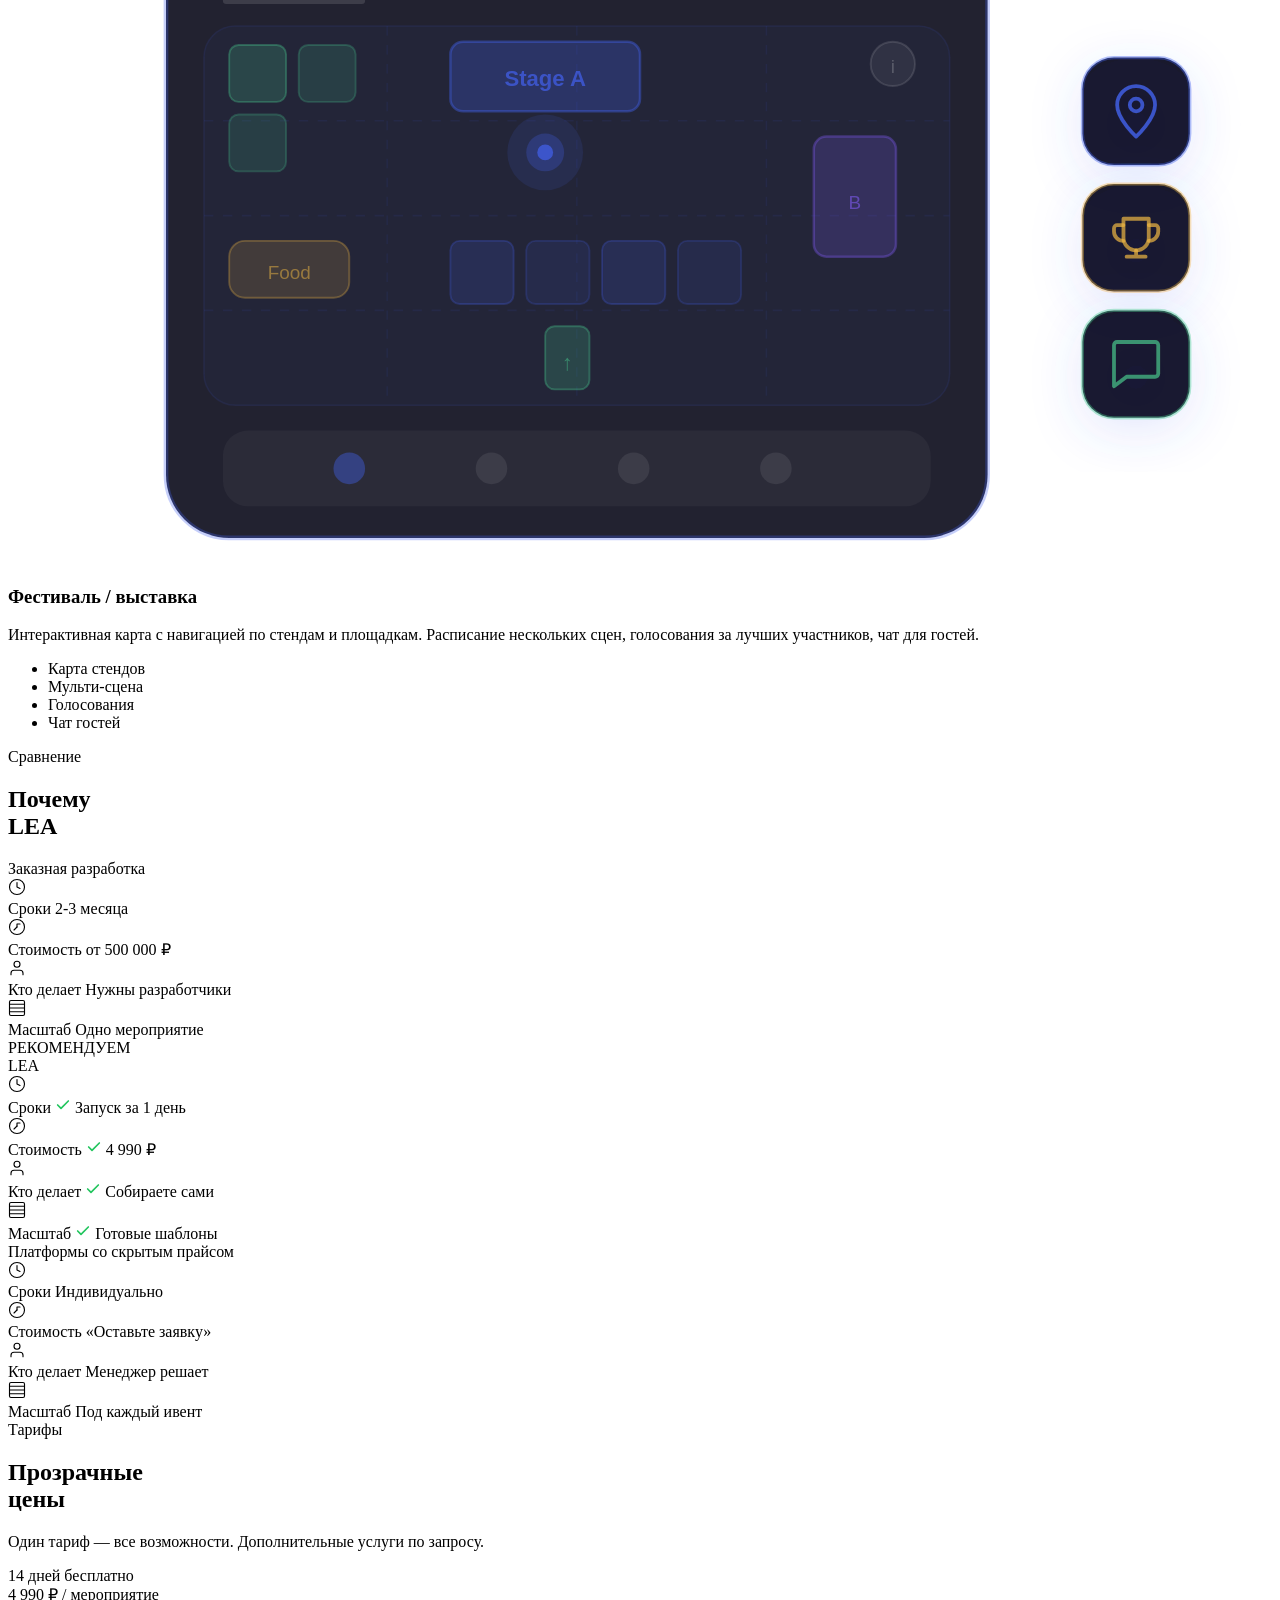
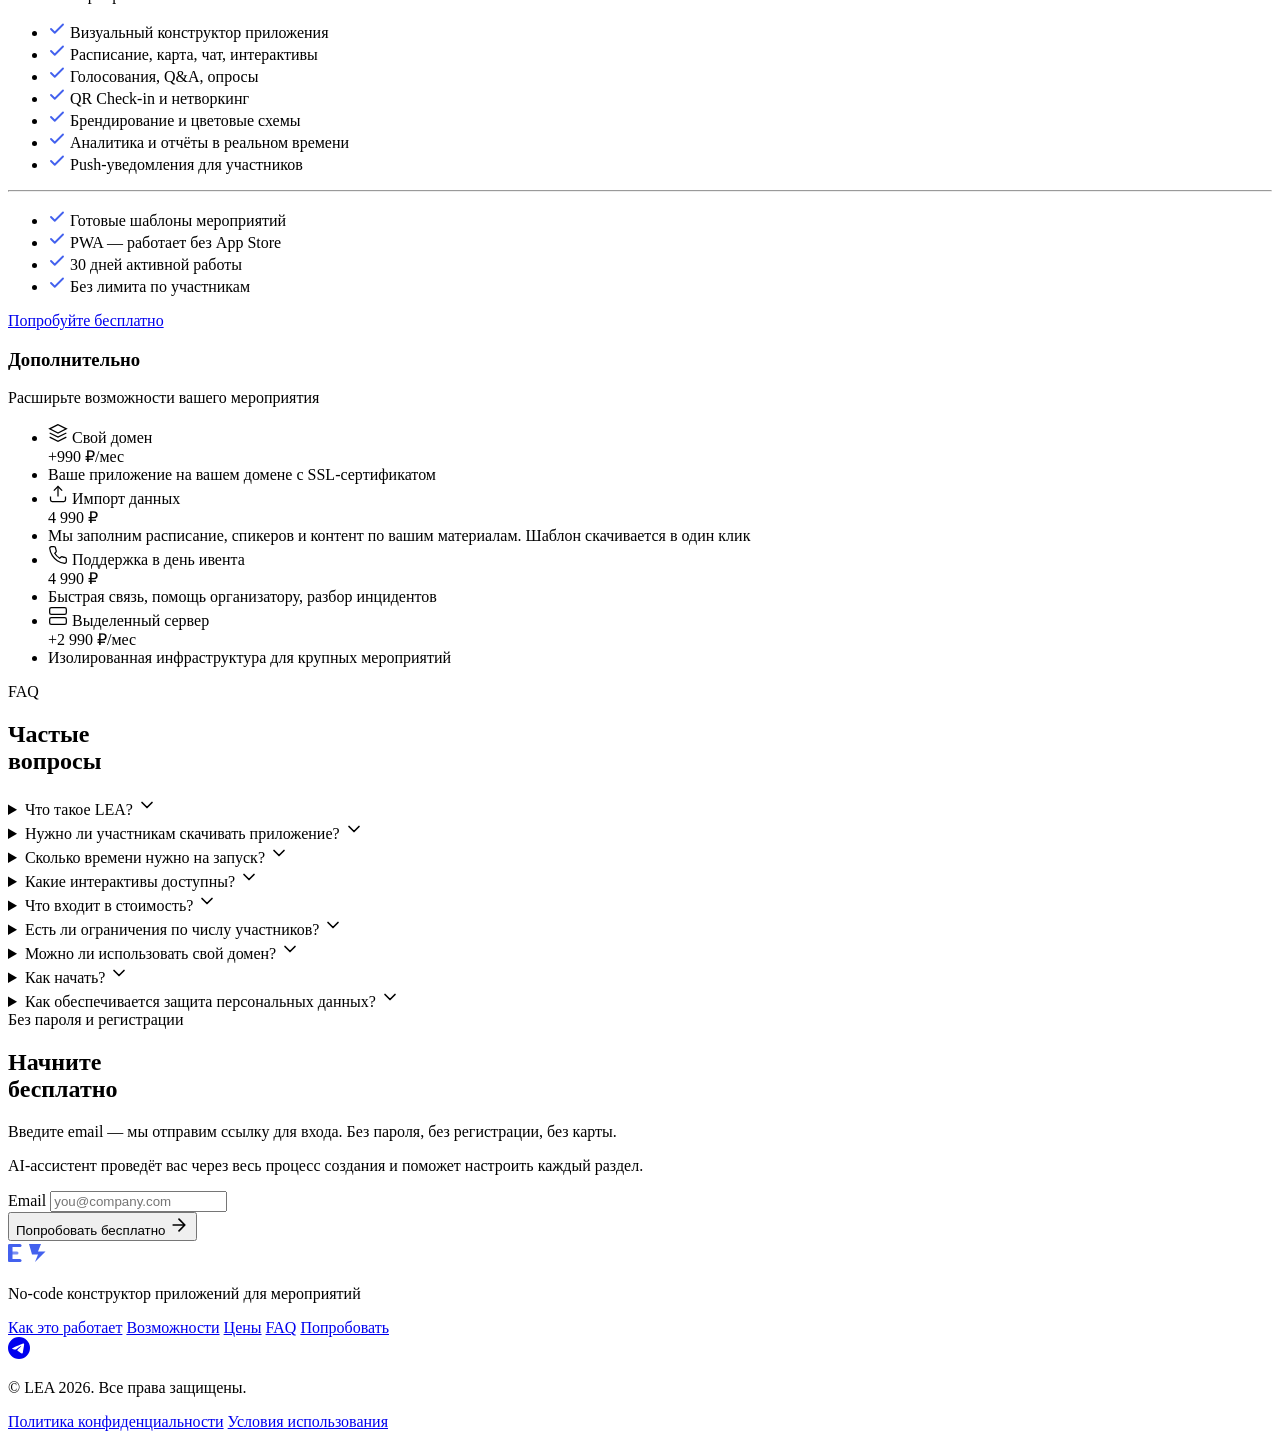
==== commit 6ba4efa8: "feat: replace demo request form with email-only magic link form Simplify the demo section to a singl" ====
--- a/public/index.html
+++ b/public/index.html
@@ -30,11 +30,9 @@
   <link rel="icon" type="image/svg+xml" href="/favicon.svg">
   <link rel="icon" type="image/x-icon" href="/favicon.ico">
 
-  <!-- Fonts (non-render-blocking) -->
-  <link rel="preconnect" href="https://fonts.googleapis.com">
-  <link rel="preconnect" href="https://fonts.gstatic.com" crossorigin>
-  <link rel="preload" as="style" href="https://fonts.googleapis.com/css2?family=Outfit:wght@300;400;500;600;700;800&family=Source+Sans+3:wght@300;400;500;600&display=swap" onload="this.onload=null;this.rel='stylesheet'">
-  <noscript><link rel="stylesheet" href="https://fonts.googleapis.com/css2?family=Outfit:wght@300;400;500;600;700;800&family=Source+Sans+3:wght@300;400;500;600&display=swap"></noscript>
+  <!-- Fonts (self-hosted) -->
+  <link rel="preload" href="/fonts/outfit.woff2" as="font" type="font/woff2" crossorigin>
+  <link rel="preload" href="/fonts/source-sans-3.woff2" as="font" type="font/woff2" crossorigin>
 
   <link rel="stylesheet" href="/styles.css">
 
@@ -1161,35 +1159,31 @@
             <div class="demo-orb demo-orb-2"></div>
           </div>
           <div class="demo-content animate-on-scroll">
-            <span class="section-label">14 дней бесплатно</span>
-            <h2 class="section-title">Попробуйте<br><span class="text-gradient">бесплатно</span></h2>
-            <p class="demo-desc">Полный доступ ко всем функциям на 14 дней — без привязки карты. Создайте тестовое мероприятие прямо сейчас.</p>
+            <span class="section-label">Без пароля и регистрации</span>
+            <h2 class="section-title">Начните<br><span class="text-gradient">бесплатно</span></h2>
+            <p class="demo-desc">Введите email — мы отправим ссылку для входа. Без пароля, без регистрации, без карты.</p>
             <p class="demo-desc demo-desc-ai">AI-ассистент проведёт вас через весь процесс создания и поможет настроить каждый раздел.</p>
           </div>
-          <form class="demo-form animate-on-scroll" style="--delay: 0.15s" id="demoForm" action="https://formspree.io/f/xwpkgdvl" method="POST">
-            <div class="form-group">
-              <label for="name" class="form-label">Имя <span class="required" aria-label="обязательное поле">*</span></label>
-              <input type="text" id="name" name="name" class="form-input" placeholder="Ваше имя" required autocomplete="name">
-            </div>
-            <div class="form-group">
-              <label for="email" class="form-label">Email <span class="required" aria-label="обязательное поле">*</span></label>
-              <input type="email" id="email" name="email" class="form-input" placeholder="you@company.com" required autocomplete="email">
-            </div>
-            <div class="form-group">
-              <label for="company" class="form-label">Компания</label>
-              <input type="text" id="company" name="company" class="form-input" placeholder="Название компании" autocomplete="organization">
-            </div>
-            <button type="submit" class="btn btn-primary btn-lg form-submit" id="submitBtn">
-              Начать бесплатно
-              <svg width="20" height="20" viewBox="0 0 24 24" fill="none" stroke="currentColor" stroke-width="2" stroke-linecap="round" stroke-linejoin="round" aria-hidden="true"><path d="M5 12h14M12 5l7 7-7 7"/></svg>
-            </button>
+          <form class="demo-form animate-on-scroll" style="--delay: 0.15s" id="demoForm" novalidate>
+            <div class="demo-field-row">
+              <div class="form-field">
+                <label for="email">Email</label>
+                <input type="email" id="email" name="email" placeholder="you@company.com" required autocomplete="email">
+              </div>
+              <button type="submit" class="btn btn-primary btn-lg" id="submitBtn">
+                Попробовать бесплатно
+                <svg width="20" height="20" viewBox="0 0 24 24" fill="none" stroke="currentColor" stroke-width="2" stroke-linecap="round" stroke-linejoin="round" aria-hidden="true"><path d="M5 12h14M12 5l7 7-7 7"/></svg>
+              </button>
+            </div>
+            <div class="form-error" id="formError" hidden></div>
           </form>
           <div class="form-success" id="formSuccess" hidden>
-            <div class="success-icon" aria-hidden="true">
-              <svg width="48" height="48" viewBox="0 0 24 24" fill="none" stroke="#4361ee" stroke-width="2" stroke-linecap="round" stroke-linejoin="round"><path d="M22 11.08V12a10 10 0 11-5.93-9.14"/><path d="M22 4L12 14.01l-3-3"/></svg>
-            </div>
-            <h3 class="success-title">Заявка отправлена!</h3>
-            <p class="success-desc">Мы свяжемся с вами в ближайшее время и активируем пробный период.</p>
+            <svg width="48" height="48" viewBox="0 0 24 24" fill="none" stroke="#22c55e" stroke-width="2" stroke-linecap="round" stroke-linejoin="round" aria-hidden="true">
+              <path d="M22 11.08V12a10 10 0 11-5.93-9.14"/>
+              <polyline points="22 4 12 14.01 9 11.01"/>
+            </svg>
+            <h3 class="success-title">Проверьте почту</h3>
+            <p class="success-desc">Мы отправили ссылку для входа на ваш email. Ссылка действительна 15 минут.</p>
           </div>
         </div>
       </div>
@@ -1234,6 +1228,6 @@
     </div>
   </footer>
 
-  <script src="/script.js"></script>
+  <script src="/script.js" defer></script>
 </body>
 </html>
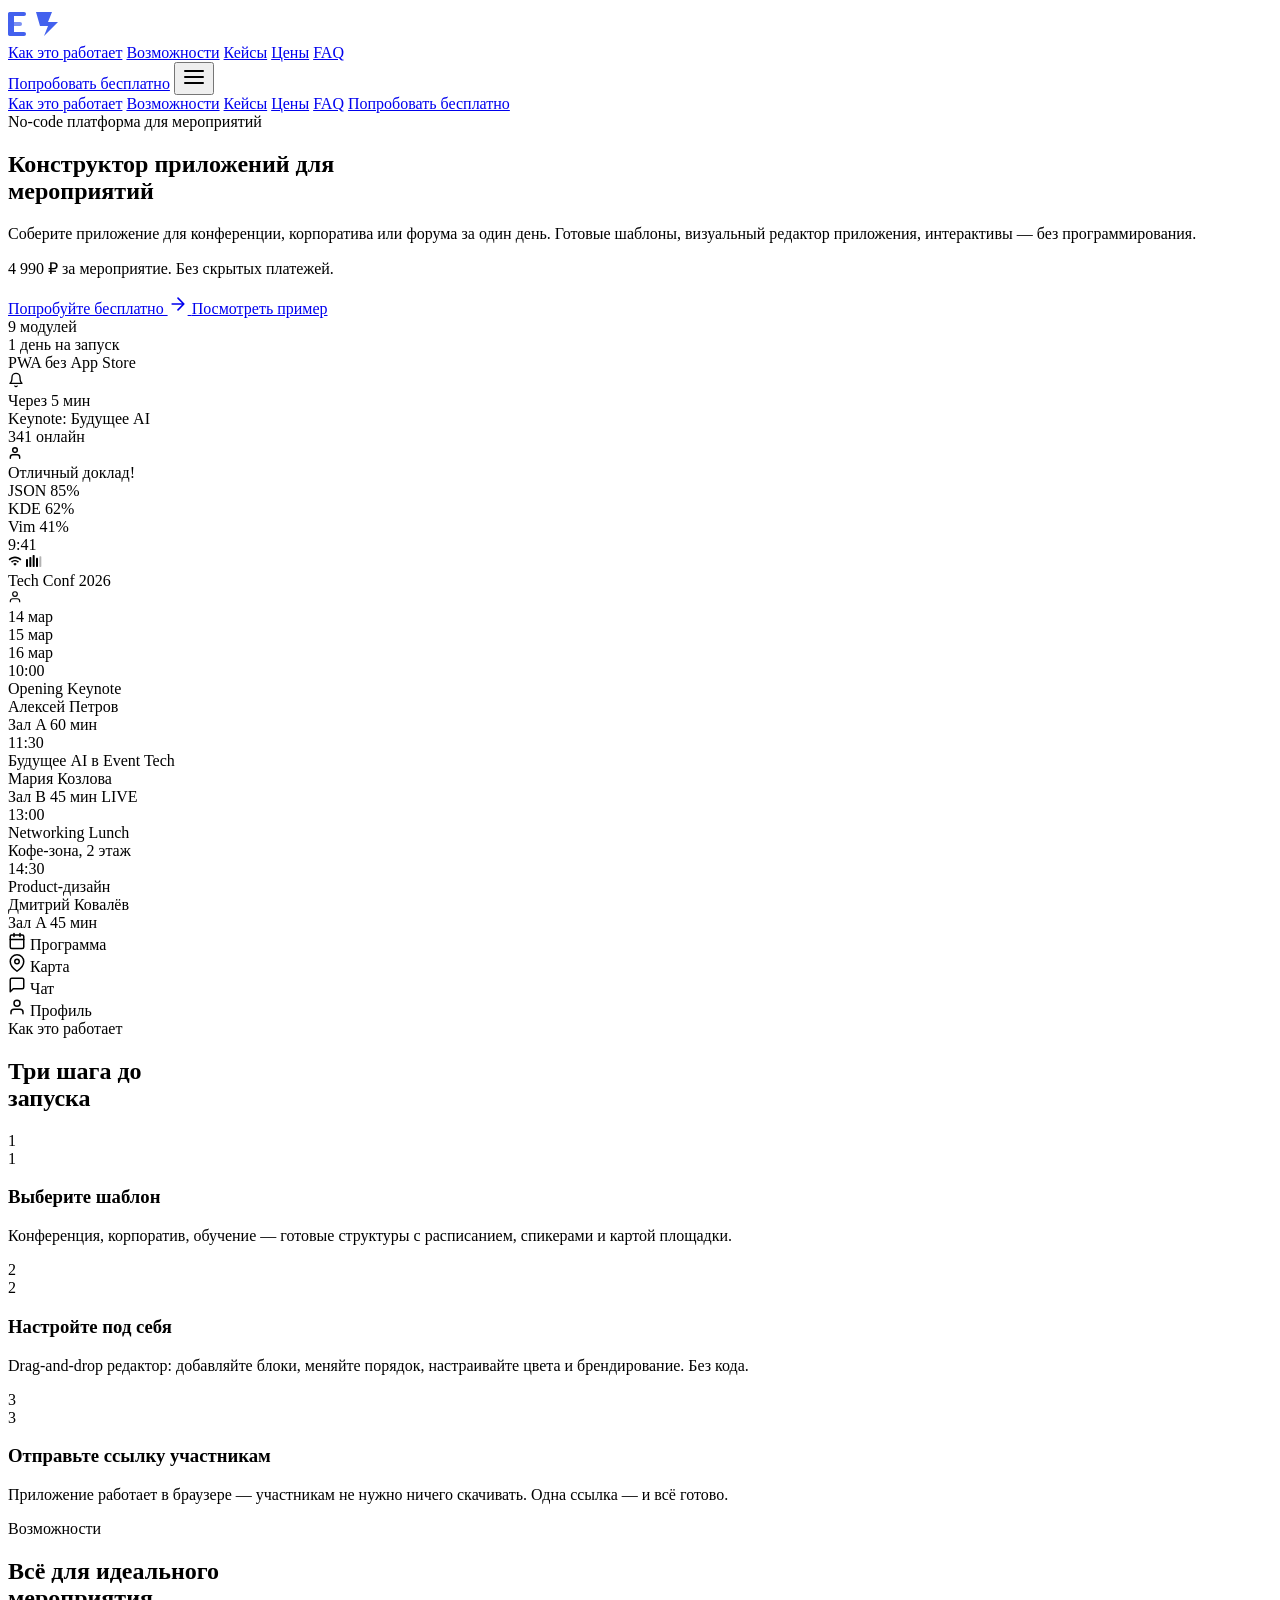
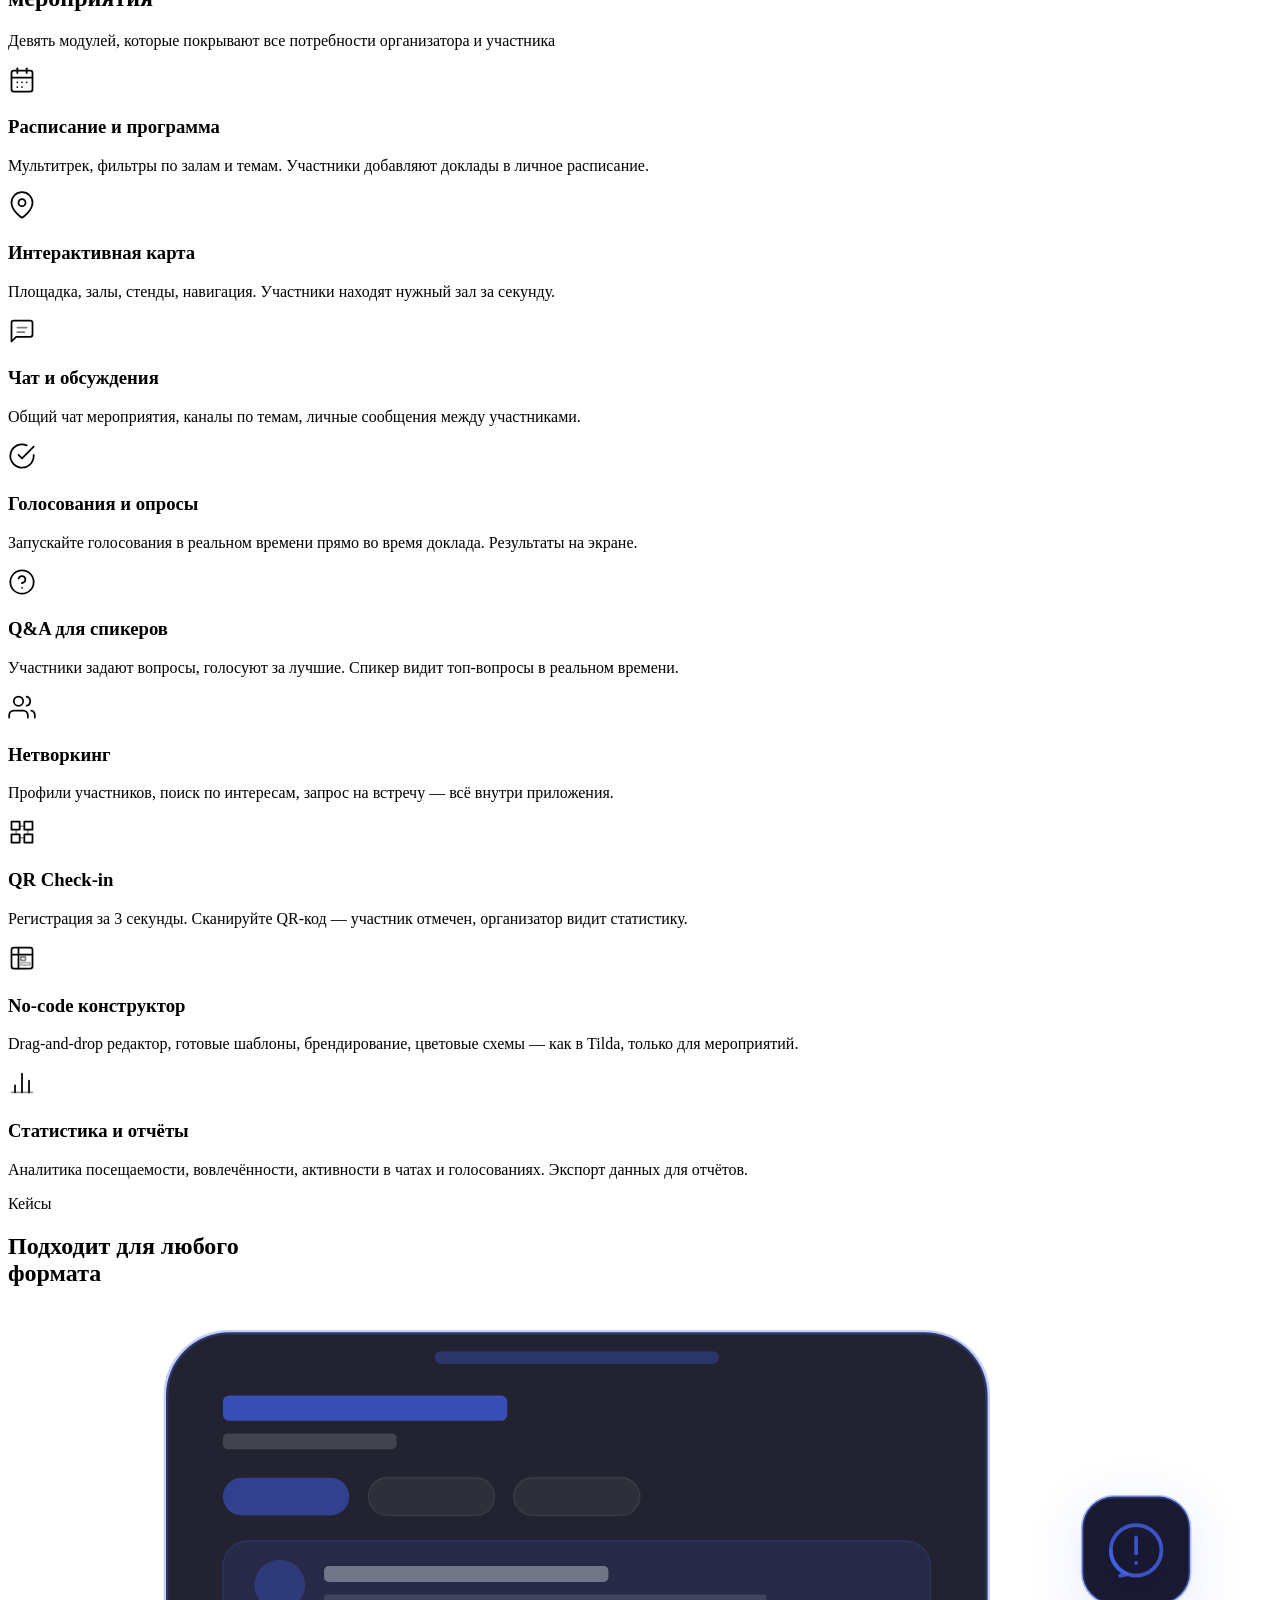
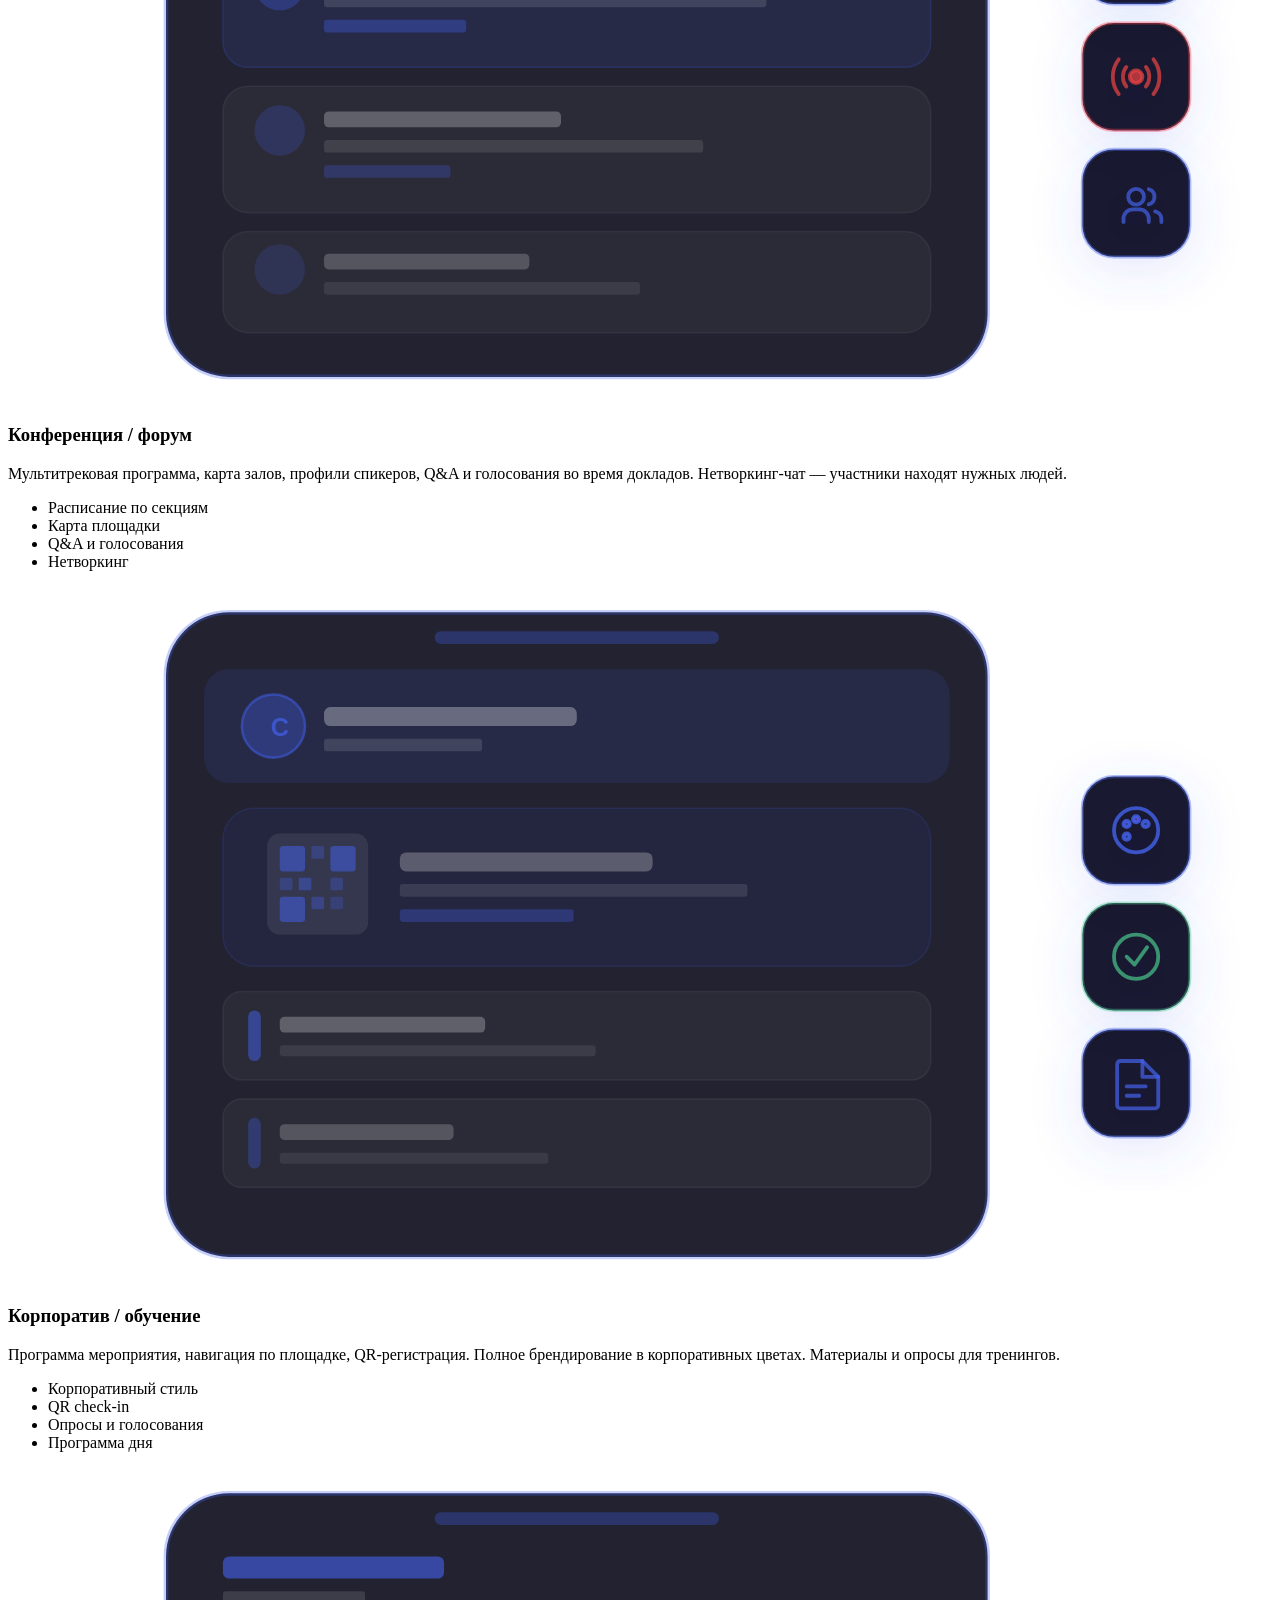
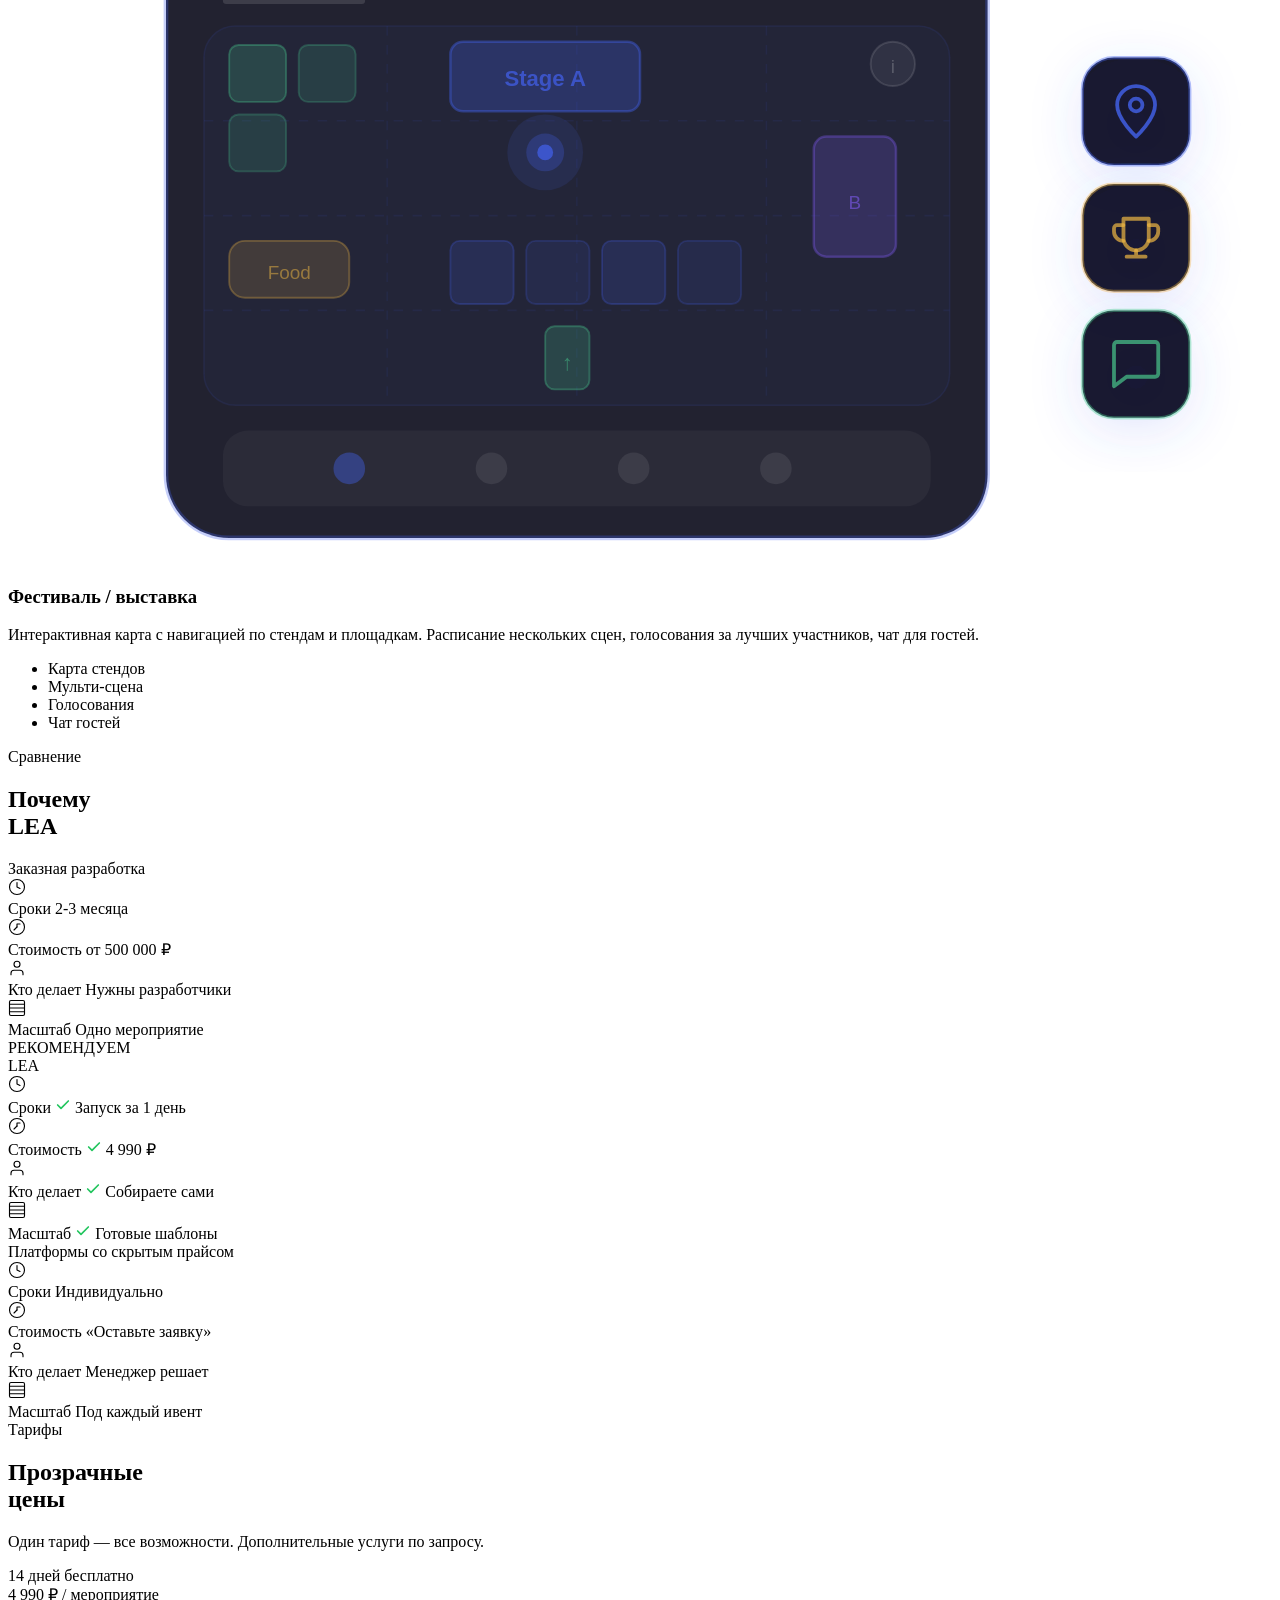
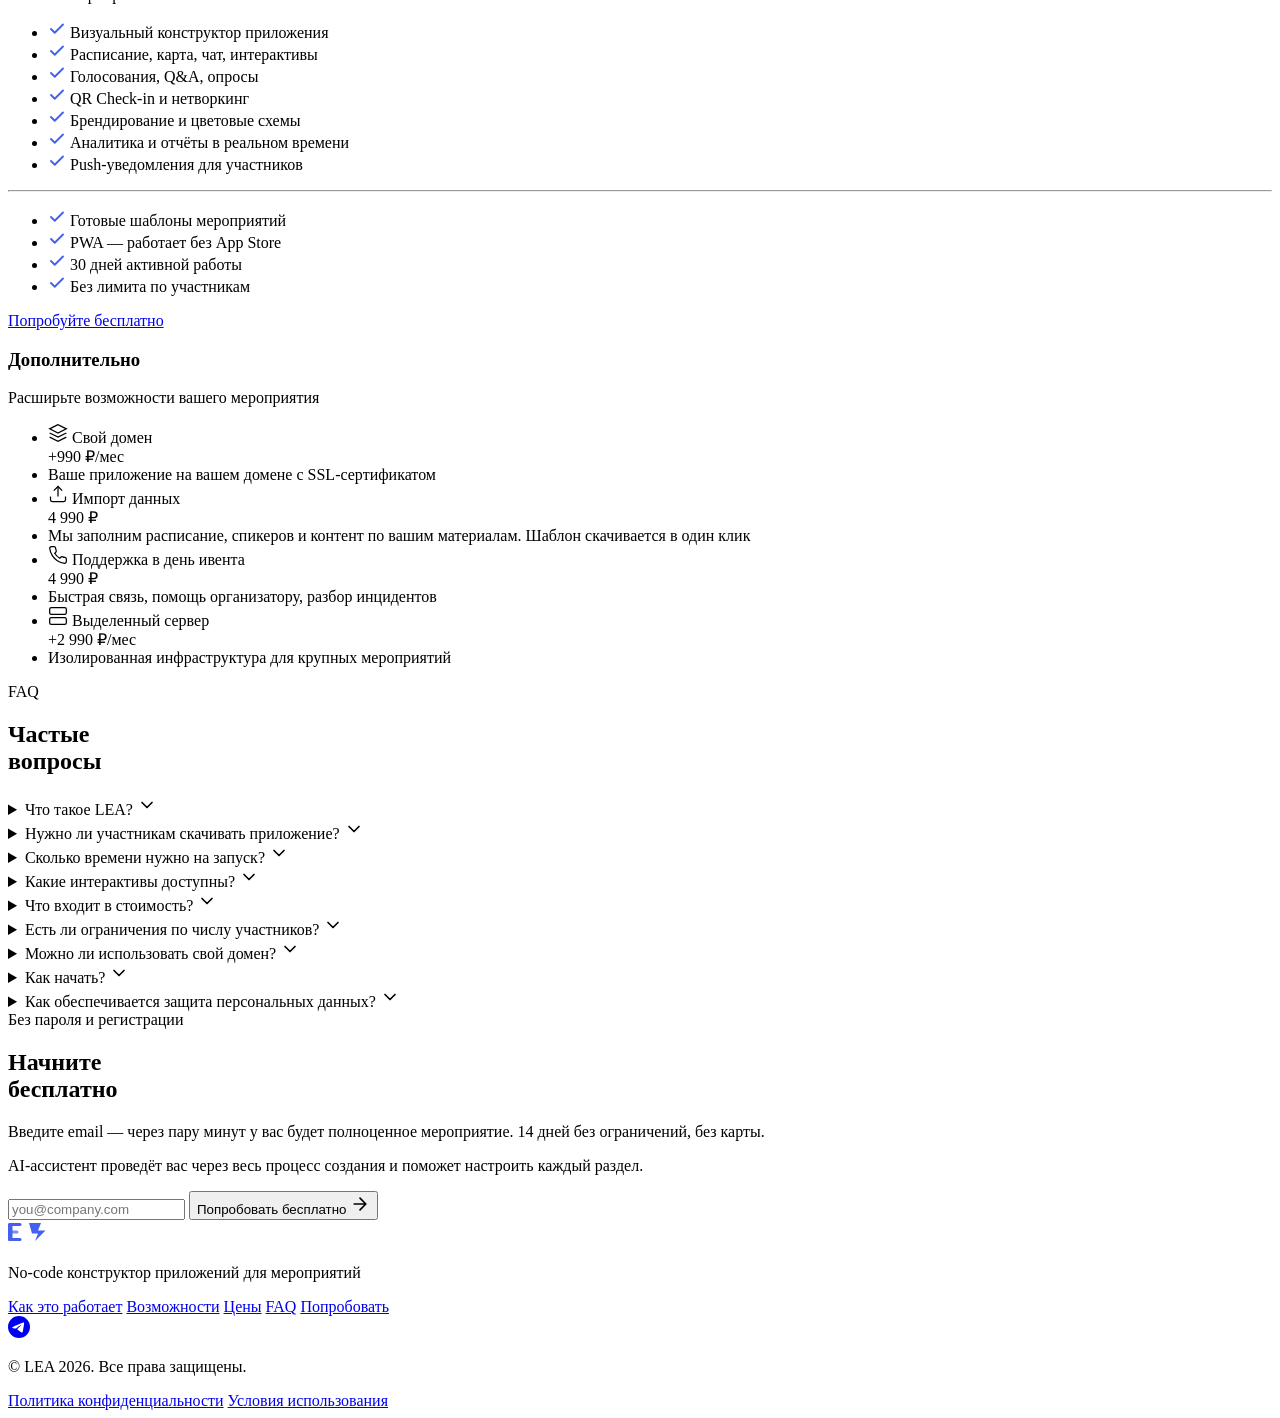
==== commit 18dbff98: "fix: redesign demo form — dark theme, unified input+button, update copy - Remove label, use placehol" ====
--- a/public/index.html
+++ b/public/index.html
@@ -1161,18 +1161,15 @@
           <div class="demo-content animate-on-scroll">
             <span class="section-label">Без пароля и регистрации</span>
             <h2 class="section-title">Начните<br><span class="text-gradient">бесплатно</span></h2>
-            <p class="demo-desc">Введите email — мы отправим ссылку для входа. Без пароля, без регистрации, без карты.</p>
-            <p class="demo-desc demo-desc-ai">AI-ассистент проведёт вас через весь процесс создания и поможет настроить каждый раздел.</p>
-          </div>
-          <form class="demo-form animate-on-scroll" style="--delay: 0.15s" id="demoForm" novalidate>
-            <div class="demo-field-row">
-              <div class="form-field">
-                <label for="email">Email</label>
-                <input type="email" id="email" name="email" placeholder="you@company.com" required autocomplete="email">
-              </div>
-              <button type="submit" class="btn btn-primary btn-lg" id="submitBtn">
-                Попробовать бесплатно
-                <svg width="20" height="20" viewBox="0 0 24 24" fill="none" stroke="currentColor" stroke-width="2" stroke-linecap="round" stroke-linejoin="round" aria-hidden="true"><path d="M5 12h14M12 5l7 7-7 7"/></svg>
+            <p class="demo-desc">Введите email — через пару минут у&nbsp;вас будет полноценное мероприятие. 14&nbsp;дней без&nbsp;ограничений, без&nbsp;карты.</p>
+            <p class="demo-desc demo-desc-ai">AI-ассистент проведёт вас через весь процесс создания и&nbsp;поможет настроить каждый раздел.</p>
+          </div>
+          <form class="demo-form animate-on-scroll" style="--delay: 0.15s" id="demoForm">
+            <div class="demo-input-group">
+              <input type="email" id="email" name="email" placeholder="you@company.com" required autocomplete="email" class="demo-input">
+              <button type="submit" class="demo-submit" id="submitBtn">
+                <span class="demo-submit-text">Попробовать бесплатно</span>
+                <svg class="demo-submit-icon" width="20" height="20" viewBox="0 0 24 24" fill="none" stroke="currentColor" stroke-width="2" stroke-linecap="round" stroke-linejoin="round" aria-hidden="true"><path d="M5 12h14M12 5l7 7-7 7"/></svg>
               </button>
             </div>
             <div class="form-error" id="formError" hidden></div>
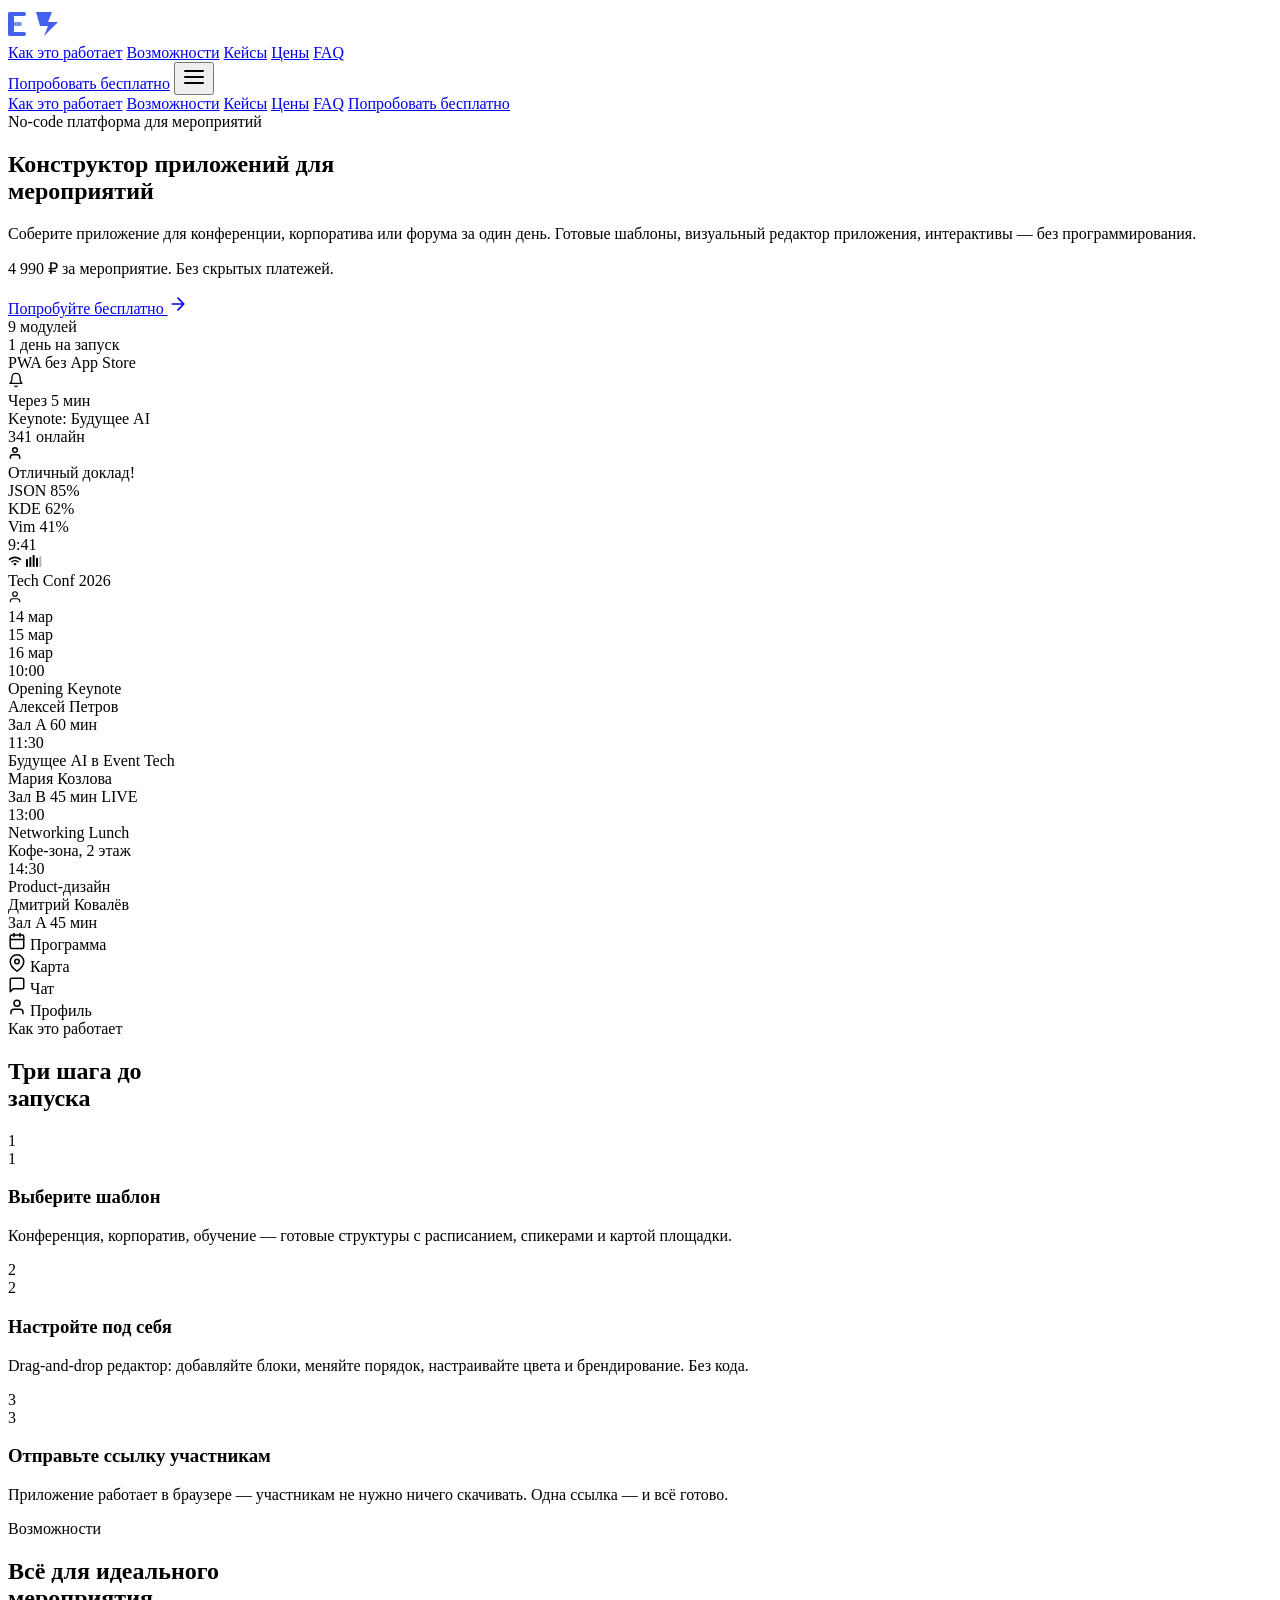
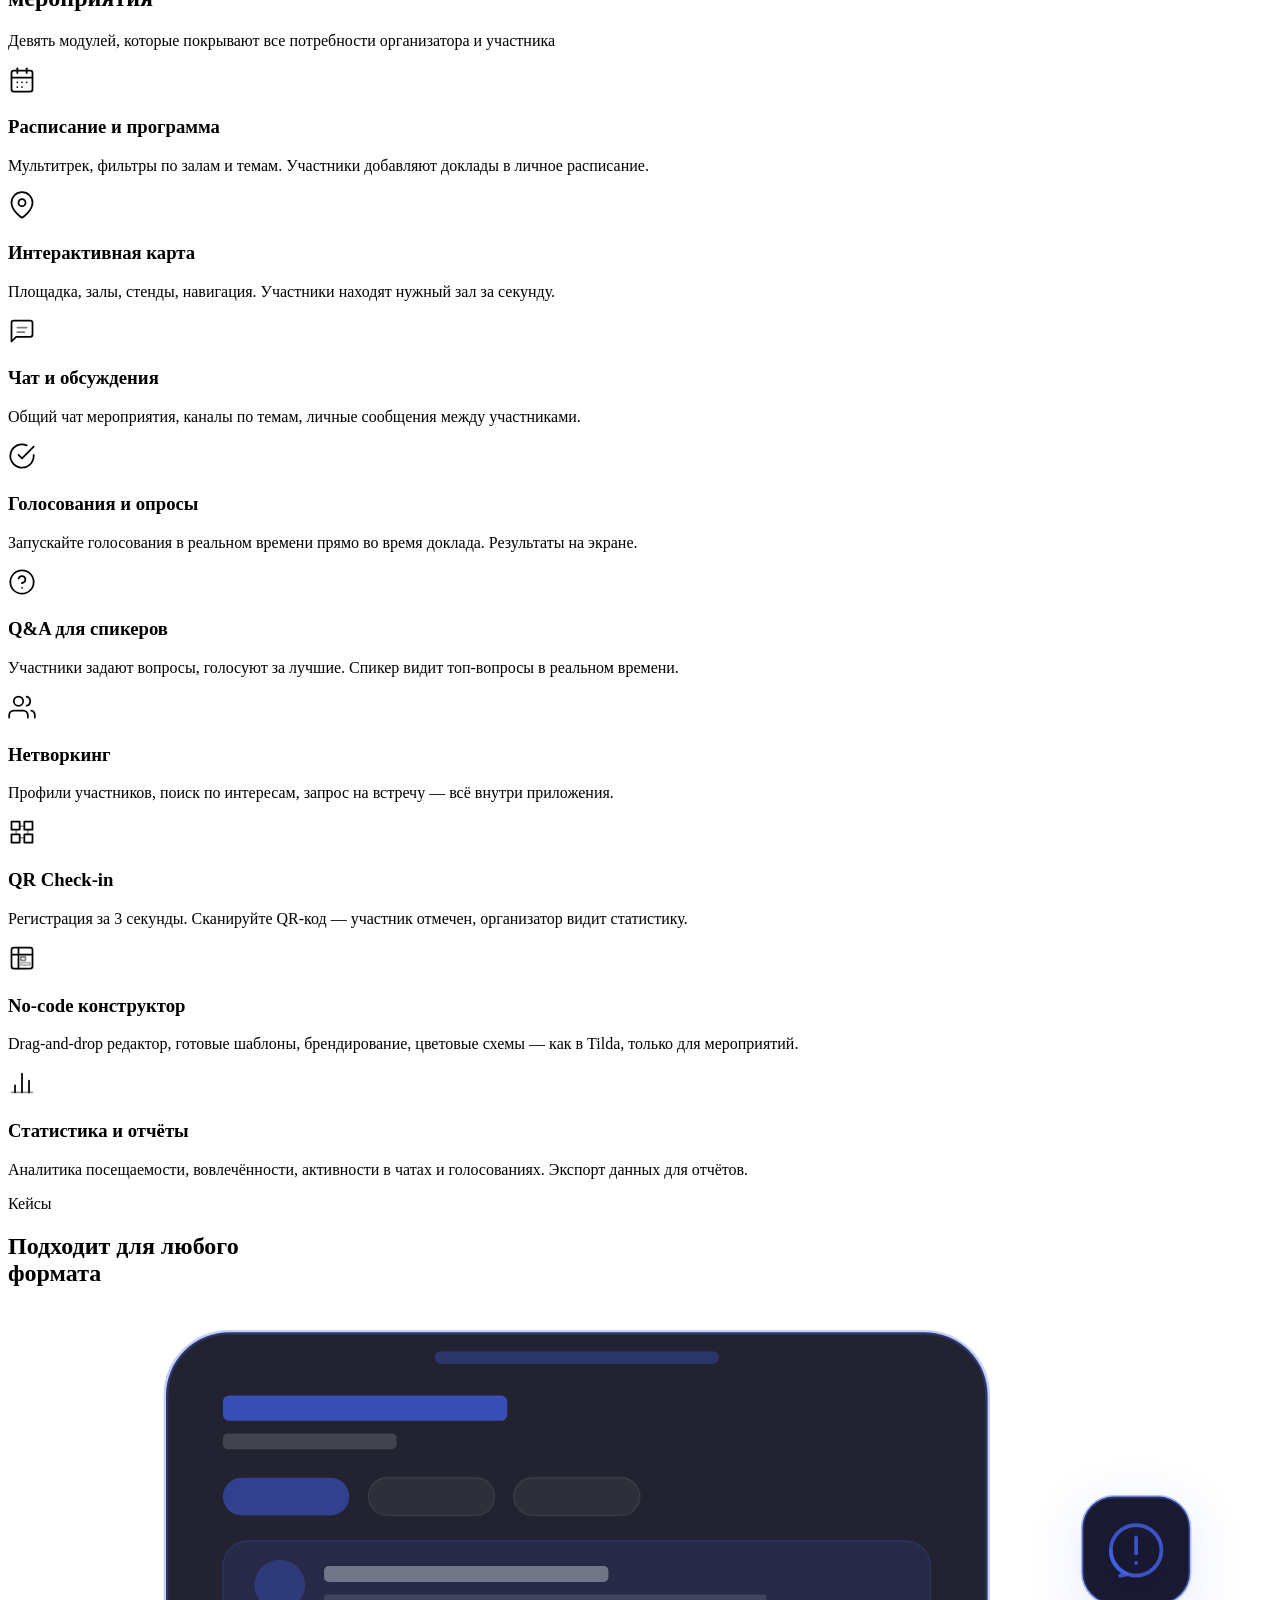
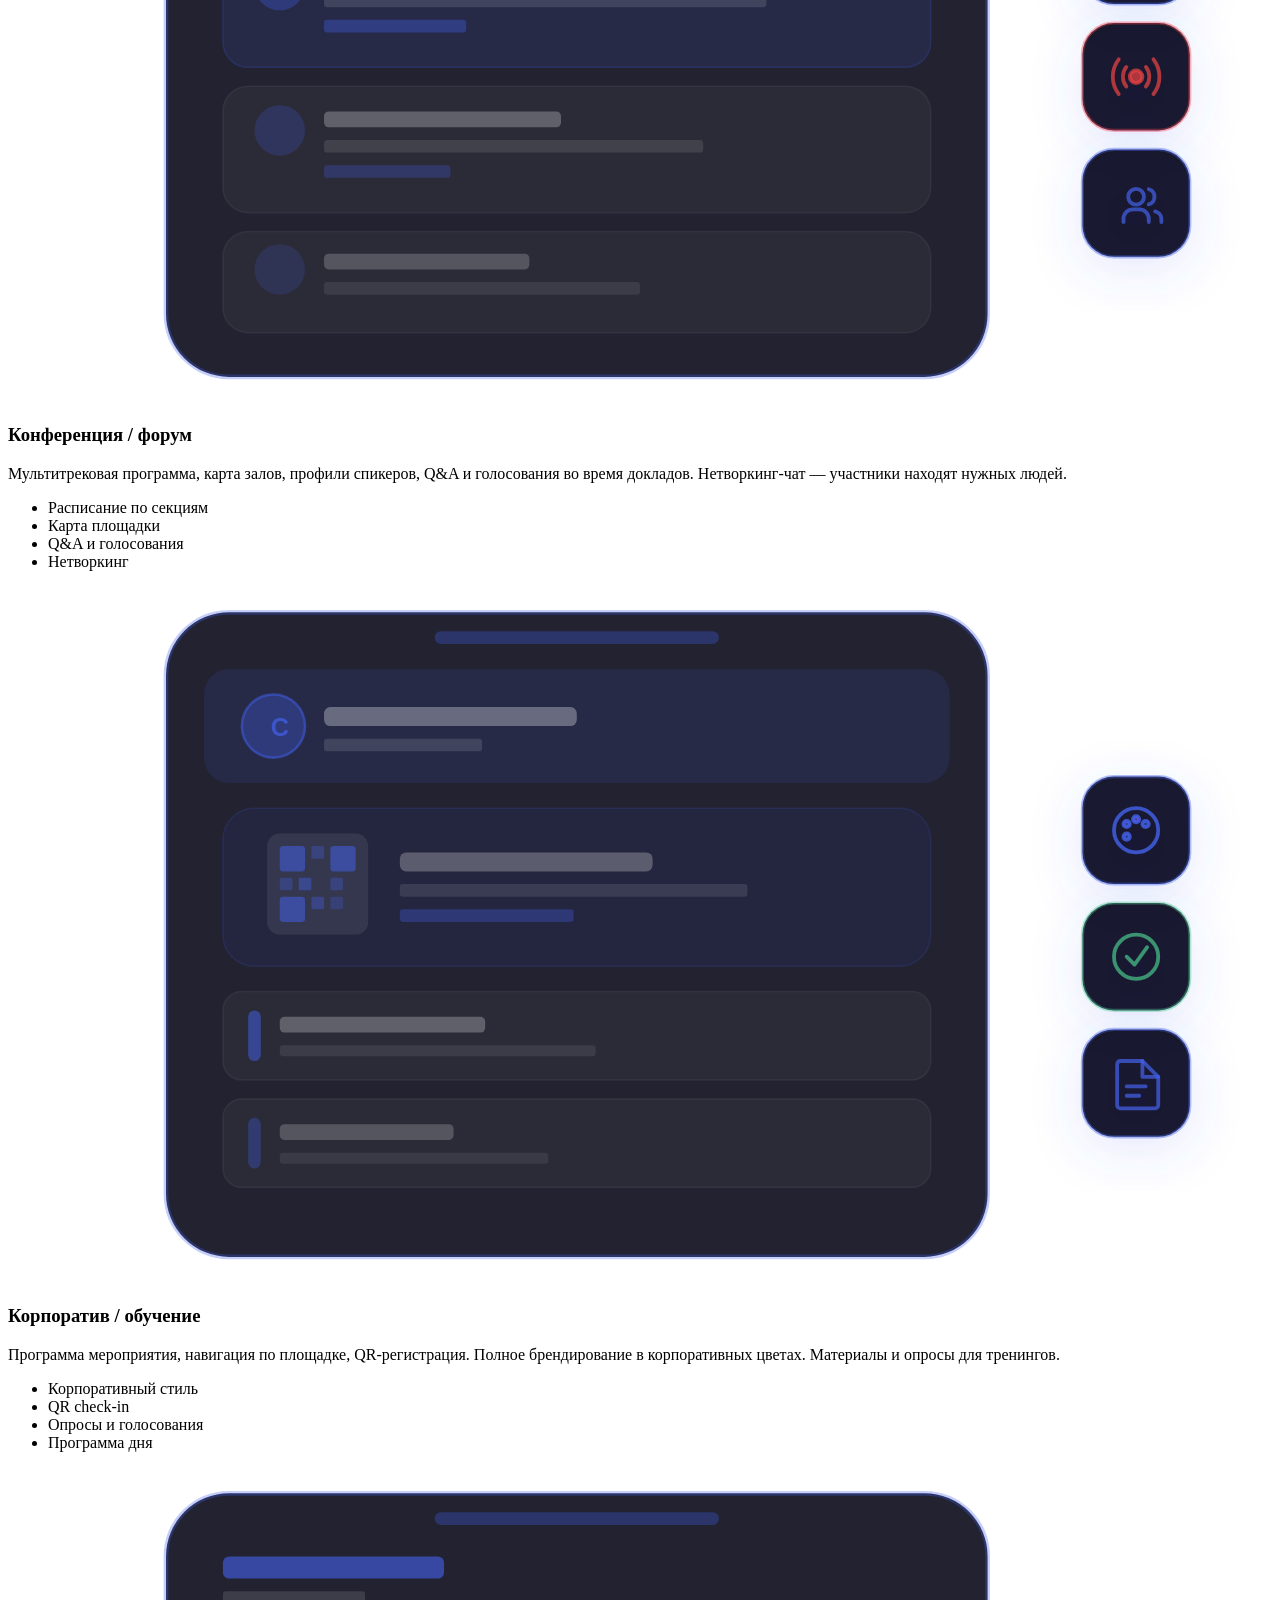
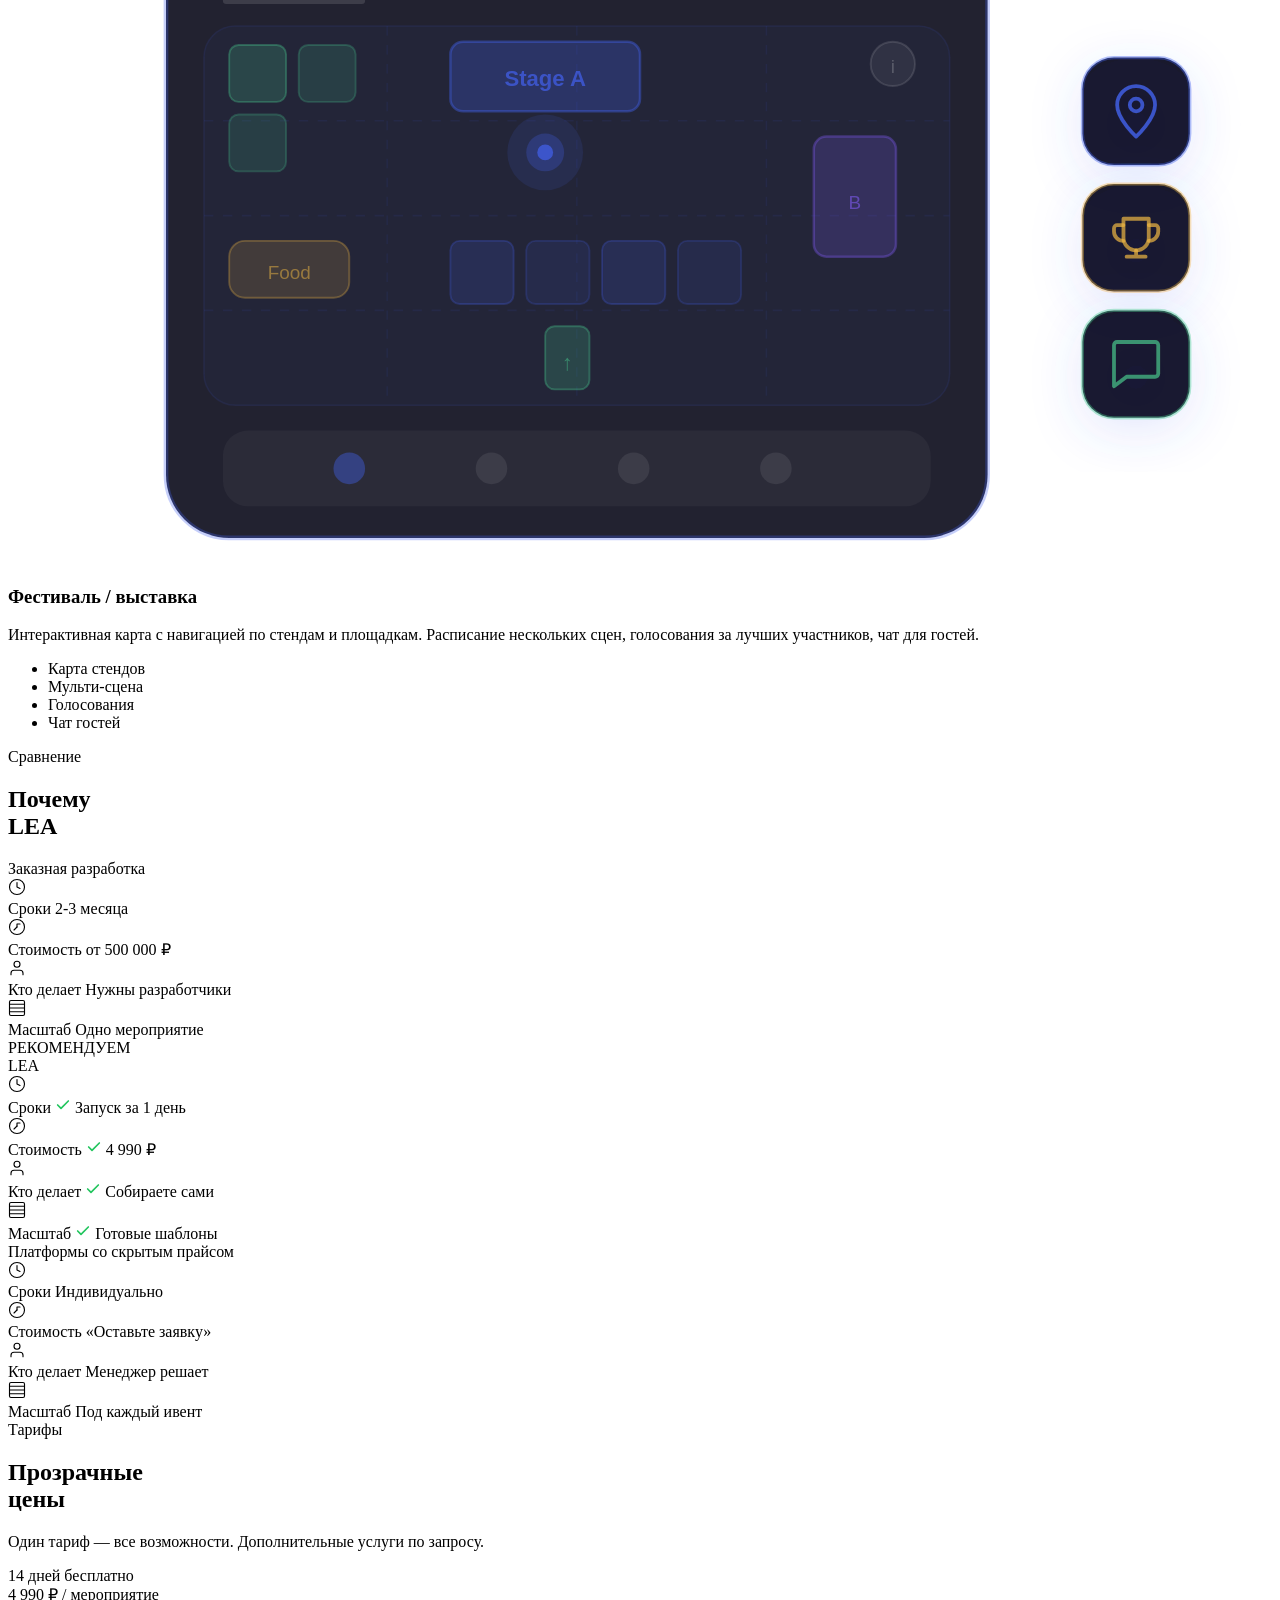
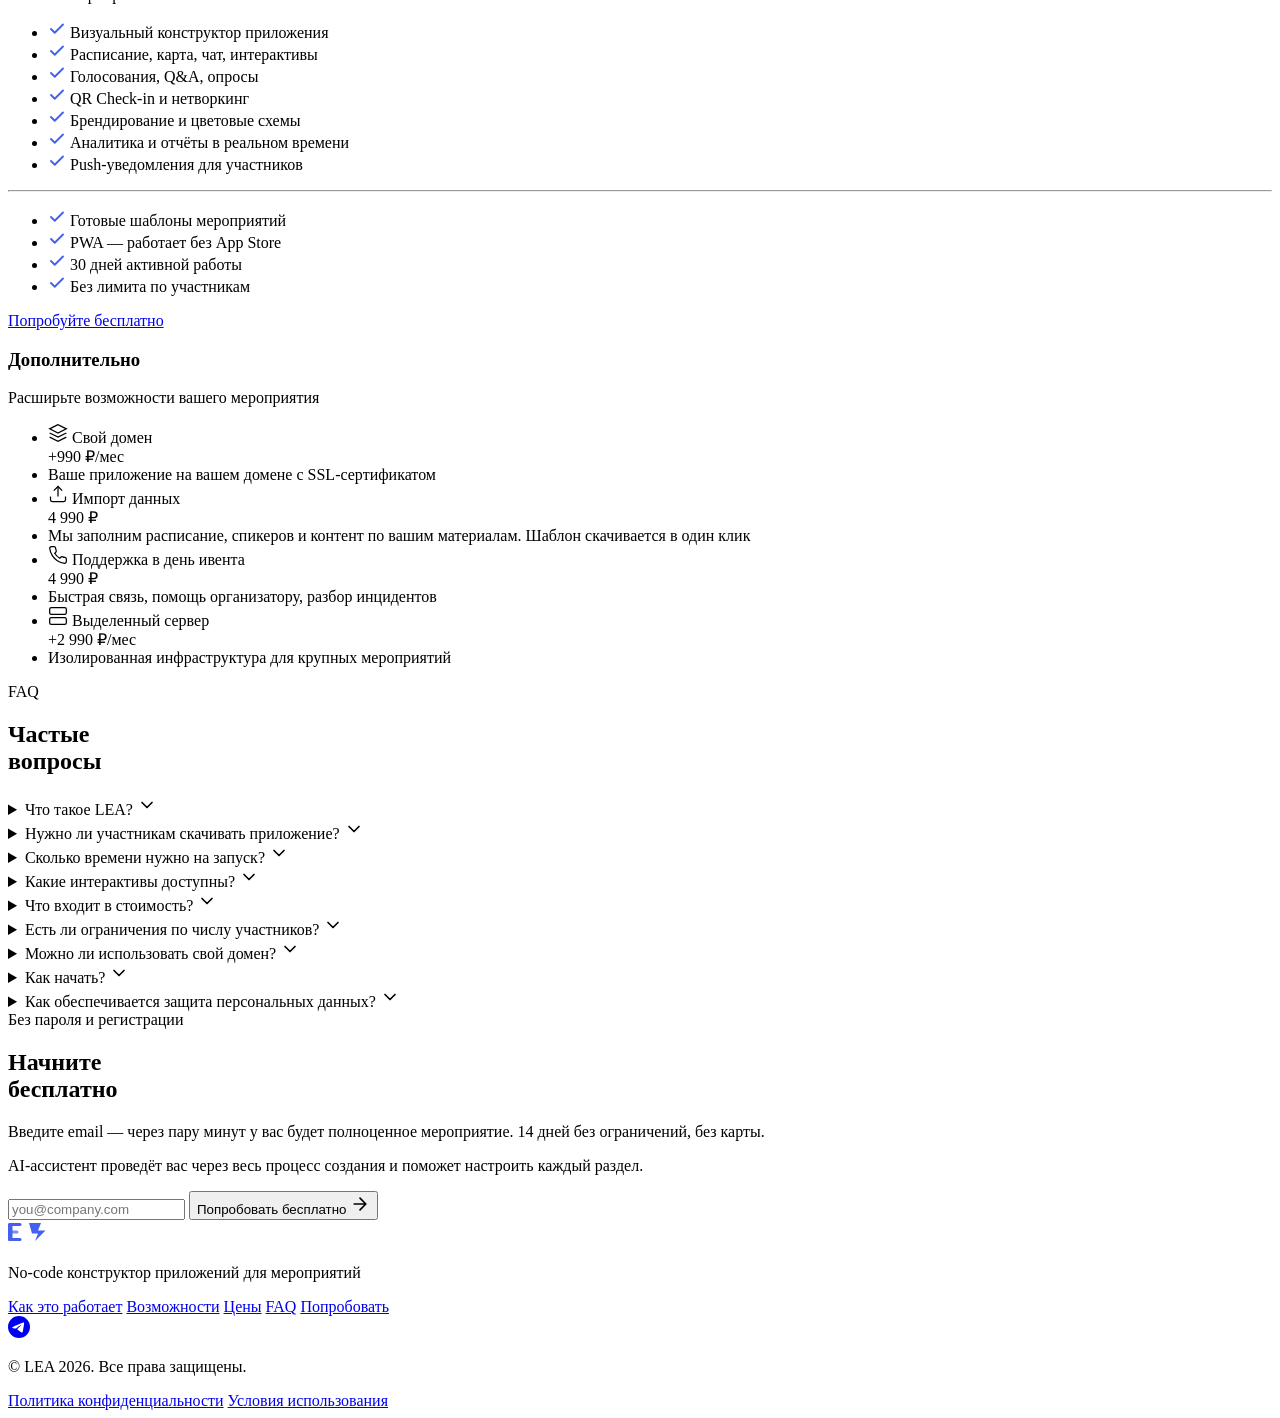
==== commit 1a254011: "fix: reset demo form after 5s success, remove "Посмотреть пример" button After successful magic link" ====
--- a/public/index.html
+++ b/public/index.html
@@ -155,7 +155,7 @@
                 <path d="M5 12h14M12 5l7 7-7 7"/>
               </svg>
             </a>
-            <a href="#" class="btn btn-ghost btn-lg">Посмотреть пример</a>
+
           </div>
           <div class="hero-stats animate-on-scroll" style="--delay: 0.4s">
             <div class="hero-stat">
